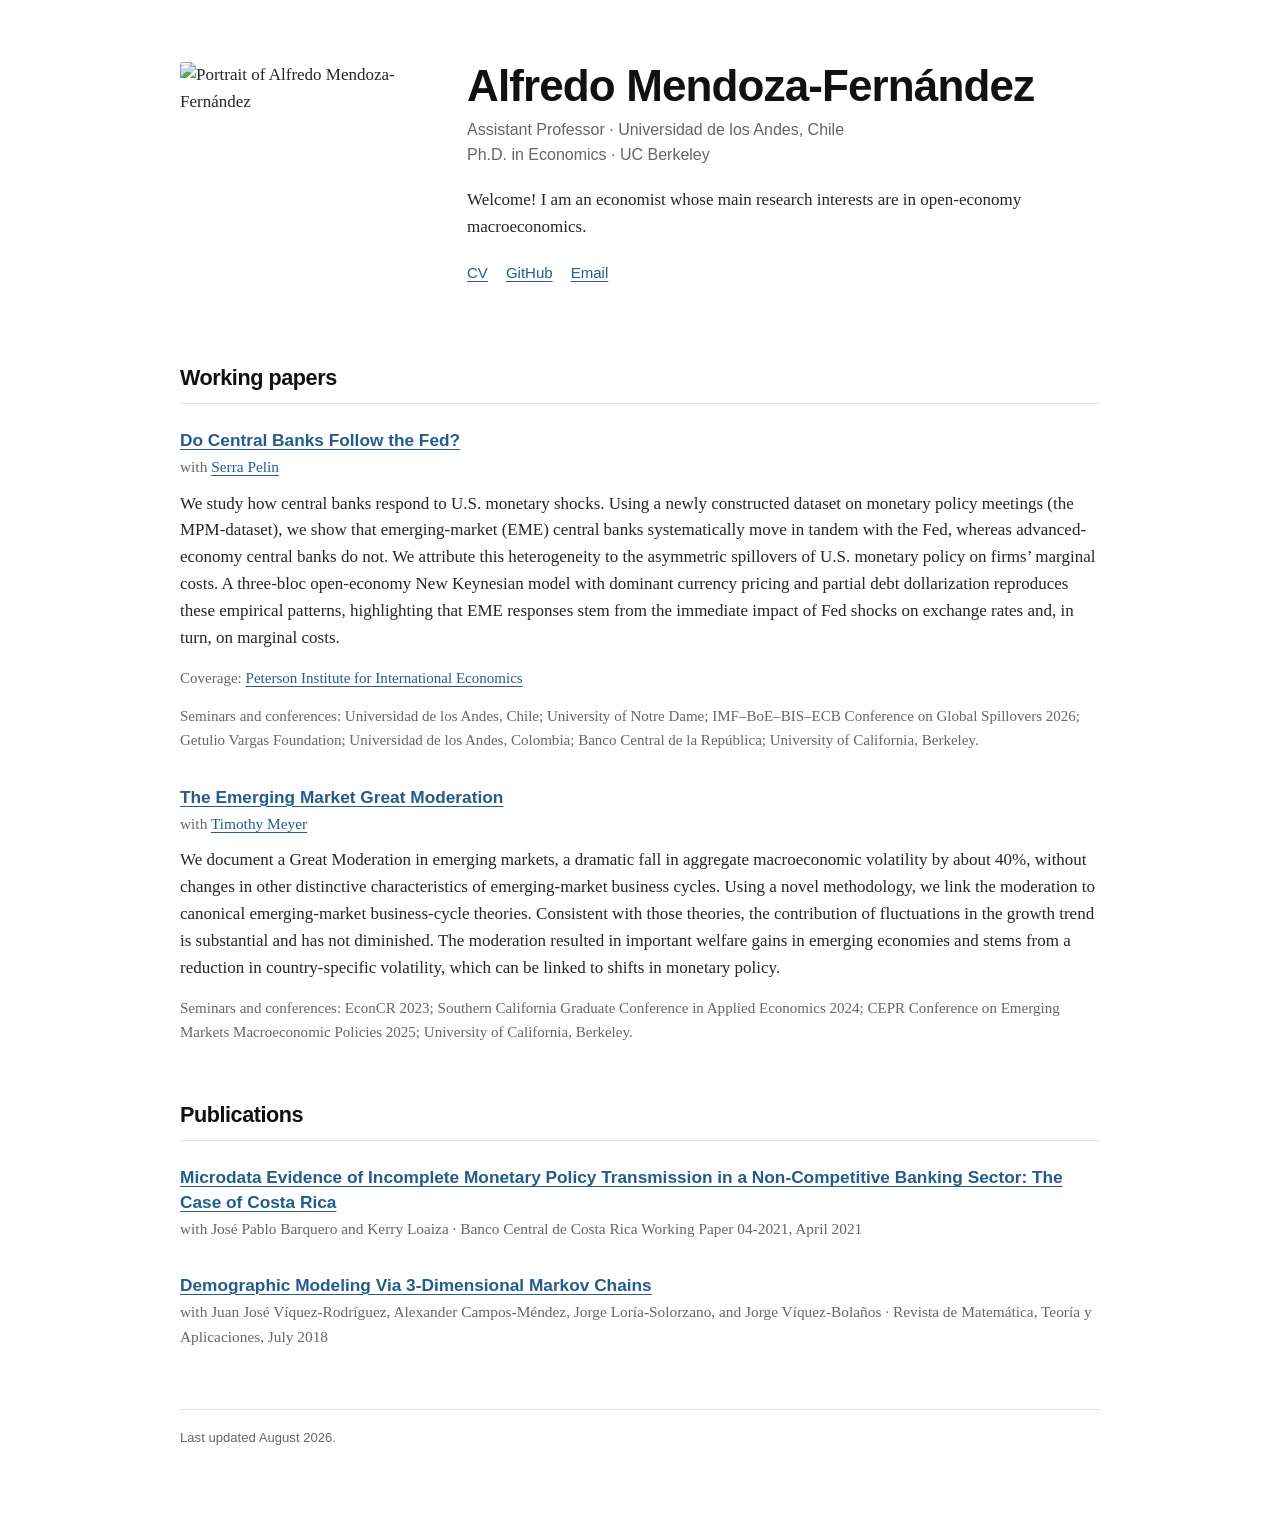
==== index.html @ a7a046bc "Update bio, abstracts, and conference details" ====
<!doctype html>
<html lang="en">
<head>
  <meta charset="utf-8">
  <meta name="viewport" content="width=device-width, initial-scale=1">
  <meta name="description" content="Alfredo Mendoza-Fernández — Assistant Professor of Economics at Universidad de los Andes, Chile. Research in international macroeconomics and monetary policy.">
  <title>Alfredo Mendoza-Fernández</title>
  <style>
    :root {
      --ink: #262626;
      --muted: #666;
      --rule: #dedede;
      --link: #245c8d;
      --link-hover: #173f63;
      --paper: #fff;
    }

    * { box-sizing: border-box; }

    html { scroll-behavior: smooth; }

    body {
      margin: 0;
      background: var(--paper);
      color: var(--ink);
      font-family: Georgia, "Times New Roman", serif;
      font-size: 17px;
      line-height: 1.58;
      -webkit-font-smoothing: antialiased;
    }

    main {
      width: min(920px, calc(100% - 40px));
      margin: 62px auto 80px;
    }

    h1, h2 {
      font-family: Arial, Helvetica, sans-serif;
      color: #111;
      font-weight: 600;
      letter-spacing: -0.02em;
    }

    h1 {
      margin: 0 0 7px;
      font-size: clamp(2rem, 5vw, 2.75rem);
      line-height: 1.08;
    }

    h2 {
      margin: 54px 0 24px;
      padding-bottom: 8px;
      border-bottom: 1px solid var(--rule);
      font-size: 1.35rem;
    }

    p { margin: 0 0 15px; }

    a {
      color: var(--link);
      text-decoration-thickness: 1px;
      text-underline-offset: 3px;
    }

    a:hover, a:focus { color: var(--link-hover); }

    .intro {
      display: grid;
      grid-template-columns: 245px 1fr;
      gap: 42px;
      align-items: start;
    }

    .portrait {
      display: block;
      width: 245px;
      aspect-ratio: 1 / 1;
      object-fit: cover;
      object-position: 50% 30%;
      border-radius: 3px;
    }

    .role {
      margin: 0 0 20px;
      color: var(--muted);
      font-family: Arial, Helvetica, sans-serif;
      font-size: 1rem;
    }

    .links {
      display: flex;
      flex-wrap: wrap;
      gap: 8px 18px;
      margin-top: 20px;
      font-family: Arial, Helvetica, sans-serif;
      font-size: 0.94rem;
    }

    .paper { margin-bottom: 32px; }

    .paper-title {
      margin: 0;
      font-family: Arial, Helvetica, sans-serif;
      font-size: 1.08rem;
      font-weight: 600;
      line-height: 1.4;
    }

    .paper-meta {
      margin: 3px 0 11px;
      color: var(--muted);
      font-size: 0.96rem;
    }

    .paper p:last-child { margin-bottom: 0; }

    .details {
      color: var(--muted);
      font-size: 0.94rem;
    }

    footer {
      margin-top: 60px;
      padding-top: 18px;
      border-top: 1px solid var(--rule);
      color: var(--muted);
      font-family: Arial, Helvetica, sans-serif;
      font-size: 0.82rem;
    }

    @media (max-width: 680px) {
      main {
        width: min(100% - 30px, 560px);
        margin-top: 30px;
      }

      .intro {
        grid-template-columns: 1fr;
        gap: 26px;
      }

      .portrait {
        width: min(245px, 72vw);
      }

      h2 { margin-top: 42px; }
    }
  </style>
</head>
<body>
  <main>
    <section class="intro" aria-labelledby="name">
      <img class="portrait" src="profile.png" alt="Portrait of Alfredo Mendoza-Fernández">

      <div>
        <h1 id="name">Alfredo Mendoza-Fernández</h1>
        <p class="role">Assistant Professor · Universidad de los Andes, Chile<br>Ph.D. in Economics · UC Berkeley</p>

        <p>Welcome! I am an economist whose main research interests are in open-economy macroeconomics.</p>

        <nav class="links" aria-label="Professional links">
          <a href="https://drive.google.com/file/d/1u0pi8GPpG8_oMItCPe8ijrGYifC8ohKN/view?usp=drive_link">CV</a>
          <a href="https://github.com/alfredo-mendoza-fernandez">GitHub</a>
          <a href="mailto:amendozaf@uandes.cl">Email</a>
        </nav>
      </div>
    </section>

    <section aria-labelledby="working-papers">
      <h2 id="working-papers">Working papers</h2>

      <article class="paper">
        <p class="paper-title"><a href="https://drive.google.com/file/d/11hAbTC-KCe8YB0j25b3eJ0Ev-lhQNJ4g/view?usp=drive_link">Do Central Banks Follow the Fed?</a></p>
        <p class="paper-meta">with <a href="https://serrapelin.github.io/">Serra Pelin</a></p>
        <p>We study how central banks respond to U.S. monetary shocks. Using a newly constructed dataset on monetary policy meetings (the MPM-dataset), we show that emerging-market (EME) central banks systematically move in tandem with the Fed, whereas advanced-economy central banks do not. We attribute this heterogeneity to the asymmetric spillovers of U.S. monetary policy on firms’ marginal costs. A three-bloc open-economy New Keynesian model with dominant currency pricing and partial debt dollarization reproduces these empirical patterns, highlighting that EME responses stem from the immediate impact of Fed shocks on exchange rates and, in turn, on marginal costs.</p>
        <p class="details">Coverage: <a href="https://www.piie.com/blogs/realtime-economics/2026/amid-wartime-disruptions-most-emerging-market-central-banks-will">Peterson Institute for International Economics</a></p>
        <p class="details">Seminars and conferences: Universidad de los Andes, Chile; University of Notre Dame; IMF–BoE–BIS–ECB Conference on Global Spillovers 2026; Getulio Vargas Foundation; Universidad de los Andes, Colombia; Banco Central de la República; University of California, Berkeley.</p>
      </article>

      <article class="paper">
        <p class="paper-title"><a href="https://drive.google.com/file/d/11nLIejjictZjPxb9u2W0_oEwyP3xzWER/view?usp=drive_link">The Emerging Market Great Moderation</a></p>
        <p class="paper-meta">with <a href="https://timothy-meyer.net/research/">Timothy Meyer</a></p>
        <p>We document a Great Moderation in emerging markets, a dramatic fall in aggregate macroeconomic volatility by about 40%, without changes in other distinctive characteristics of emerging-market business cycles. Using a novel methodology, we link the moderation to canonical emerging-market business-cycle theories. Consistent with those theories, the contribution of fluctuations in the growth trend is substantial and has not diminished. The moderation resulted in important welfare gains in emerging economies and stems from a reduction in country-specific volatility, which can be linked to shifts in monetary policy.</p>
        <p class="details">Seminars and conferences: EconCR 2023; Southern California Graduate Conference in Applied Economics 2024; CEPR Conference on Emerging Markets Macroeconomic Policies 2025; University of California, Berkeley.</p>
      </article>
    </section>

    <section aria-labelledby="publications">
      <h2 id="publications">Publications</h2>

      <article class="paper">
        <p class="paper-title"><a href="https://repositorioinvestigaciones.bccr.fi.cr/items/cad6059c-e0f3-4c84-8469-cc3dcd5dae84">Microdata Evidence of Incomplete Monetary Policy Transmission in a Non-Competitive Banking Sector: The Case of Costa Rica</a></p>
        <p class="paper-meta">with José Pablo Barquero and Kerry Loaiza · Banco Central de Costa Rica Working Paper 04-2021, April 2021</p>
      </article>

      <article class="paper">
        <p class="paper-title"><a href="https://www.scielo.sa.cr/scielo.php?pid=S1409-24332018000200185&amp;script=sci_abstract">Demographic Modeling Via 3-Dimensional Markov Chains</a></p>
        <p class="paper-meta">with Juan José Víquez-Rodríguez, Alexander Campos-Méndez, Jorge Loría-Solorzano, and Jorge Víquez-Bolaños · Revista de Matemática, Teoría y Aplicaciones, July 2018</p>
      </article>
    </section>

    <footer>Last updated August 2026.</footer>
  </main>
</body>
</html>
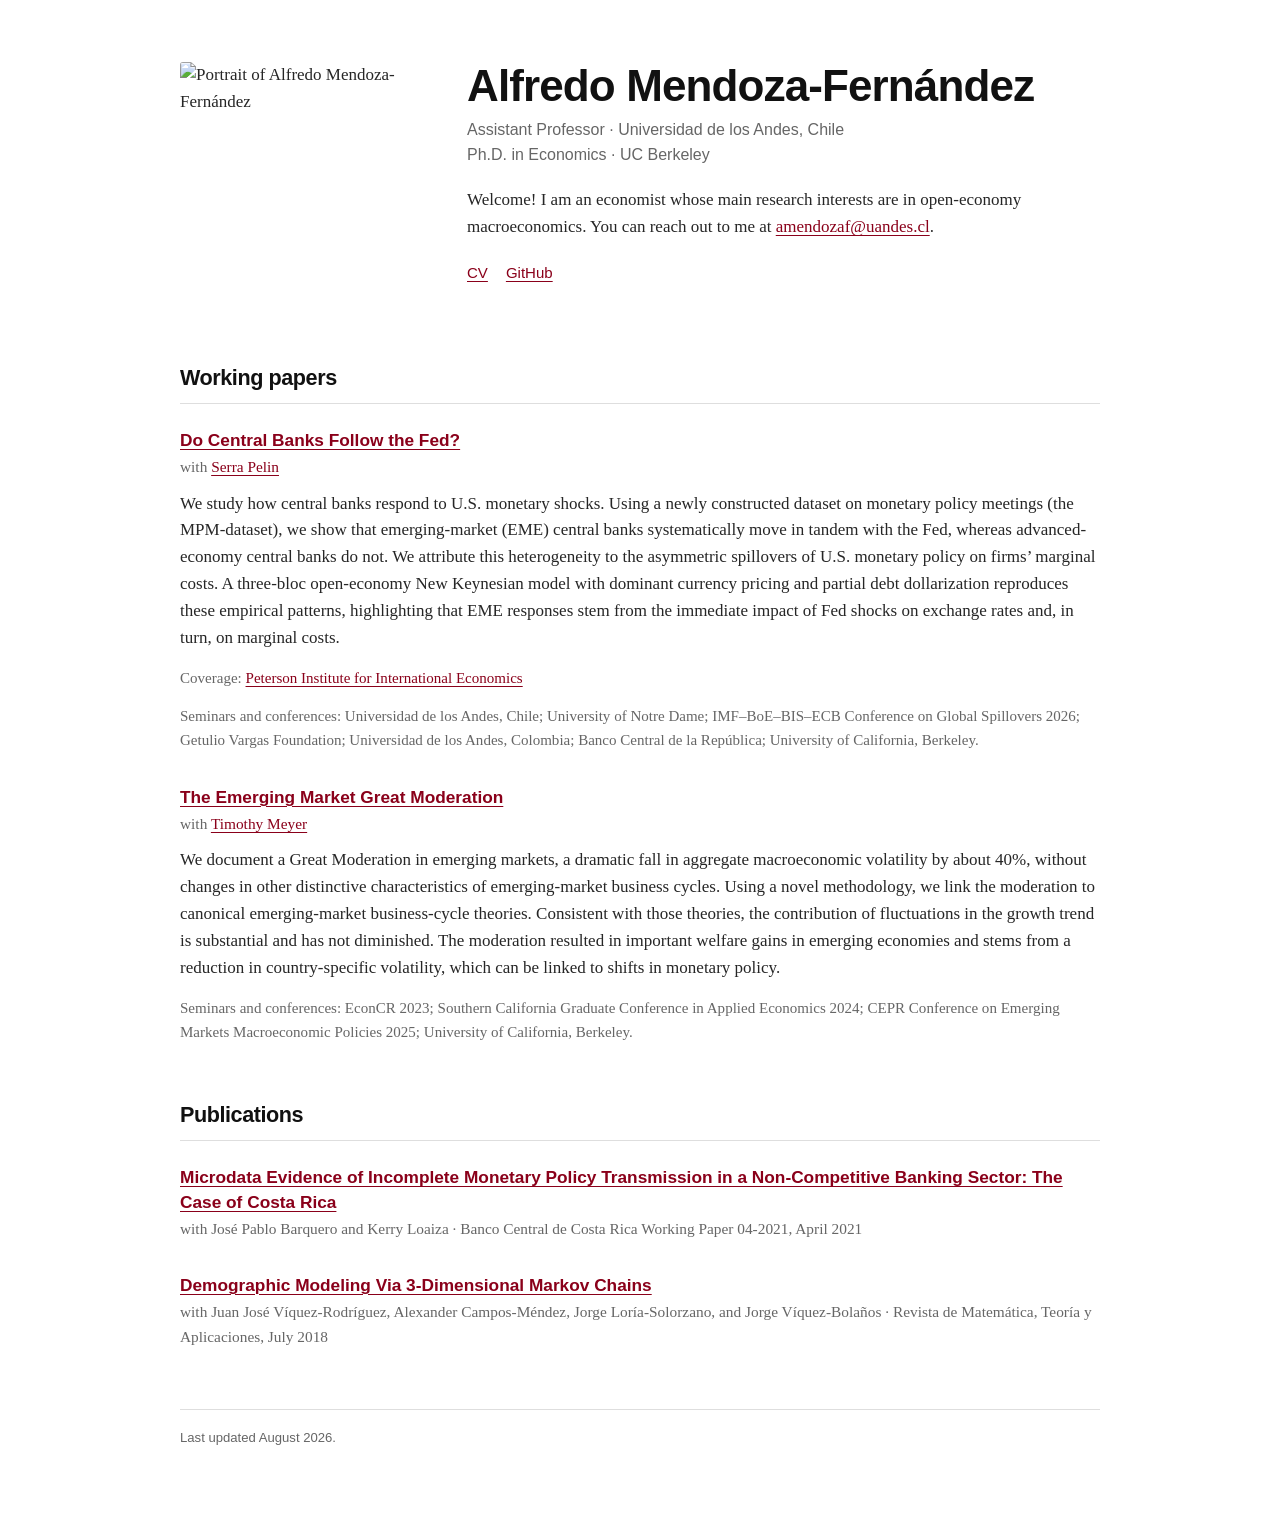
==== commit f20946c7: "Update contact text and accent color" ====
--- a/index.html
+++ b/index.html
@@ -10,8 +10,8 @@
       --ink: #262626;
       --muted: #666;
       --rule: #dedede;
-      --link: #245c8d;
-      --link-hover: #173f63;
+      --link: #8a001a;
+      --link-hover: #5f0012;
       --paper: #fff;
     }
 
@@ -156,12 +156,11 @@
         <h1 id="name">Alfredo Mendoza-Fernández</h1>
         <p class="role">Assistant Professor · Universidad de los Andes, Chile<br>Ph.D. in Economics · UC Berkeley</p>
 
-        <p>Welcome! I am an economist whose main research interests are in open-economy macroeconomics.</p>
+        <p>Welcome! I am an economist whose main research interests are in open-economy macroeconomics. You can reach out to me at <a href="mailto:amendozaf@uandes.cl">amendozaf@uandes.cl</a>.</p>
 
         <nav class="links" aria-label="Professional links">
           <a href="https://drive.google.com/file/d/1u0pi8GPpG8_oMItCPe8ijrGYifC8ohKN/view?usp=drive_link">CV</a>
           <a href="https://github.com/alfredo-mendoza-fernandez">GitHub</a>
-          <a href="mailto:amendozaf@uandes.cl">Email</a>
         </nav>
       </div>
     </section>
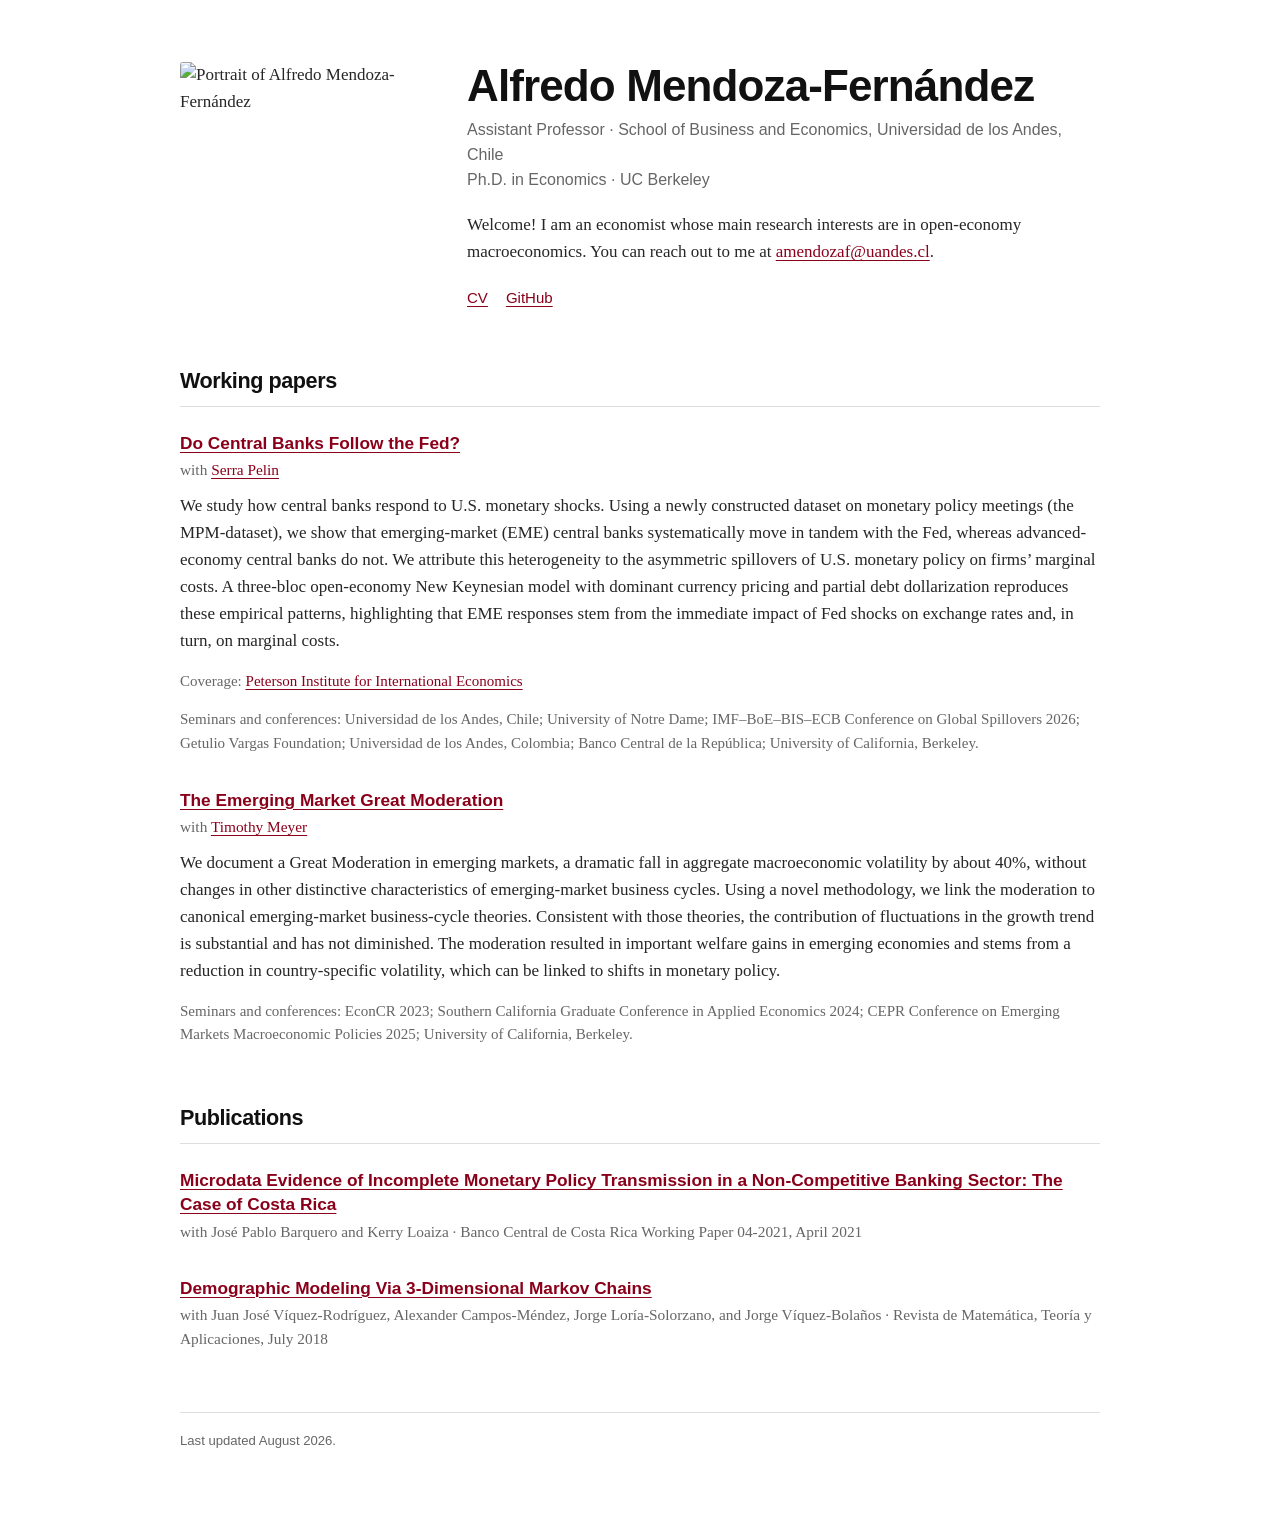
==== commit fbe6e0b4: "Update affiliation and coauthor link" ====
--- a/index.html
+++ b/index.html
@@ -154,7 +154,7 @@
 
       <div>
         <h1 id="name">Alfredo Mendoza-Fernández</h1>
-        <p class="role">Assistant Professor · Universidad de los Andes, Chile<br>Ph.D. in Economics · UC Berkeley</p>
+        <p class="role">Assistant Professor · School of Business and Economics, Universidad de los Andes, Chile<br>Ph.D. in Economics · UC Berkeley</p>
 
         <p>Welcome! I am an economist whose main research interests are in open-economy macroeconomics. You can reach out to me at <a href="mailto:amendozaf@uandes.cl">amendozaf@uandes.cl</a>.</p>
 
@@ -178,7 +178,7 @@
 
       <article class="paper">
         <p class="paper-title"><a href="https://drive.google.com/file/d/11nLIejjictZjPxb9u2W0_oEwyP3xzWER/view?usp=drive_link">The Emerging Market Great Moderation</a></p>
-        <p class="paper-meta">with <a href="https://timothy-meyer.net/research/">Timothy Meyer</a></p>
+        <p class="paper-meta">with <a href="https://timothy-meyer.net/">Timothy Meyer</a></p>
         <p>We document a Great Moderation in emerging markets, a dramatic fall in aggregate macroeconomic volatility by about 40%, without changes in other distinctive characteristics of emerging-market business cycles. Using a novel methodology, we link the moderation to canonical emerging-market business-cycle theories. Consistent with those theories, the contribution of fluctuations in the growth trend is substantial and has not diminished. The moderation resulted in important welfare gains in emerging economies and stems from a reduction in country-specific volatility, which can be linked to shifts in monetary policy.</p>
         <p class="details">Seminars and conferences: EconCR 2023; Southern California Graduate Conference in Applied Economics 2024; CEPR Conference on Emerging Markets Macroeconomic Policies 2025; University of California, Berkeley.</p>
       </article>
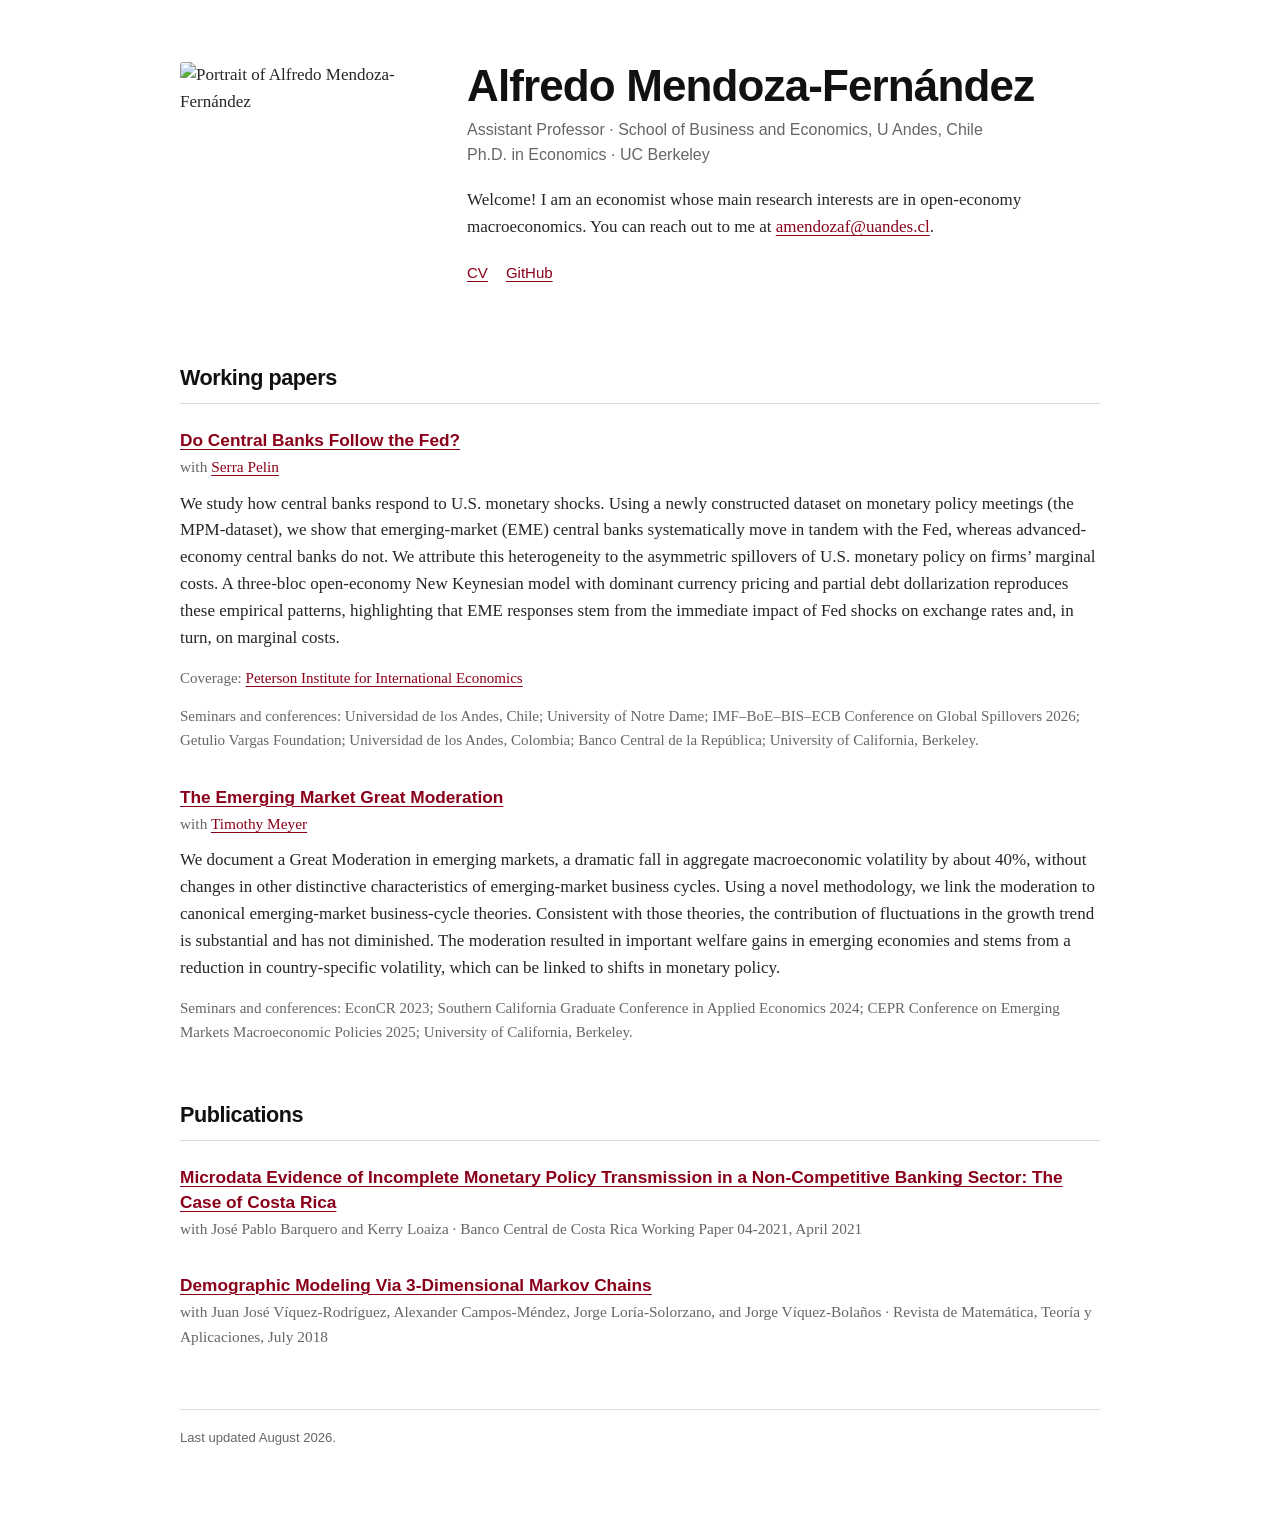
==== commit 08edcd75: "Shorten affiliation name" ====
--- a/index.html
+++ b/index.html
@@ -154,7 +154,7 @@
 
       <div>
         <h1 id="name">Alfredo Mendoza-Fernández</h1>
-        <p class="role">Assistant Professor · School of Business and Economics, Universidad de los Andes, Chile<br>Ph.D. in Economics · UC Berkeley</p>
+        <p class="role">Assistant Professor · School of Business and Economics, U Andes, Chile<br>Ph.D. in Economics · UC Berkeley</p>
 
         <p>Welcome! I am an economist whose main research interests are in open-economy macroeconomics. You can reach out to me at <a href="mailto:amendozaf@uandes.cl">amendozaf@uandes.cl</a>.</p>
 
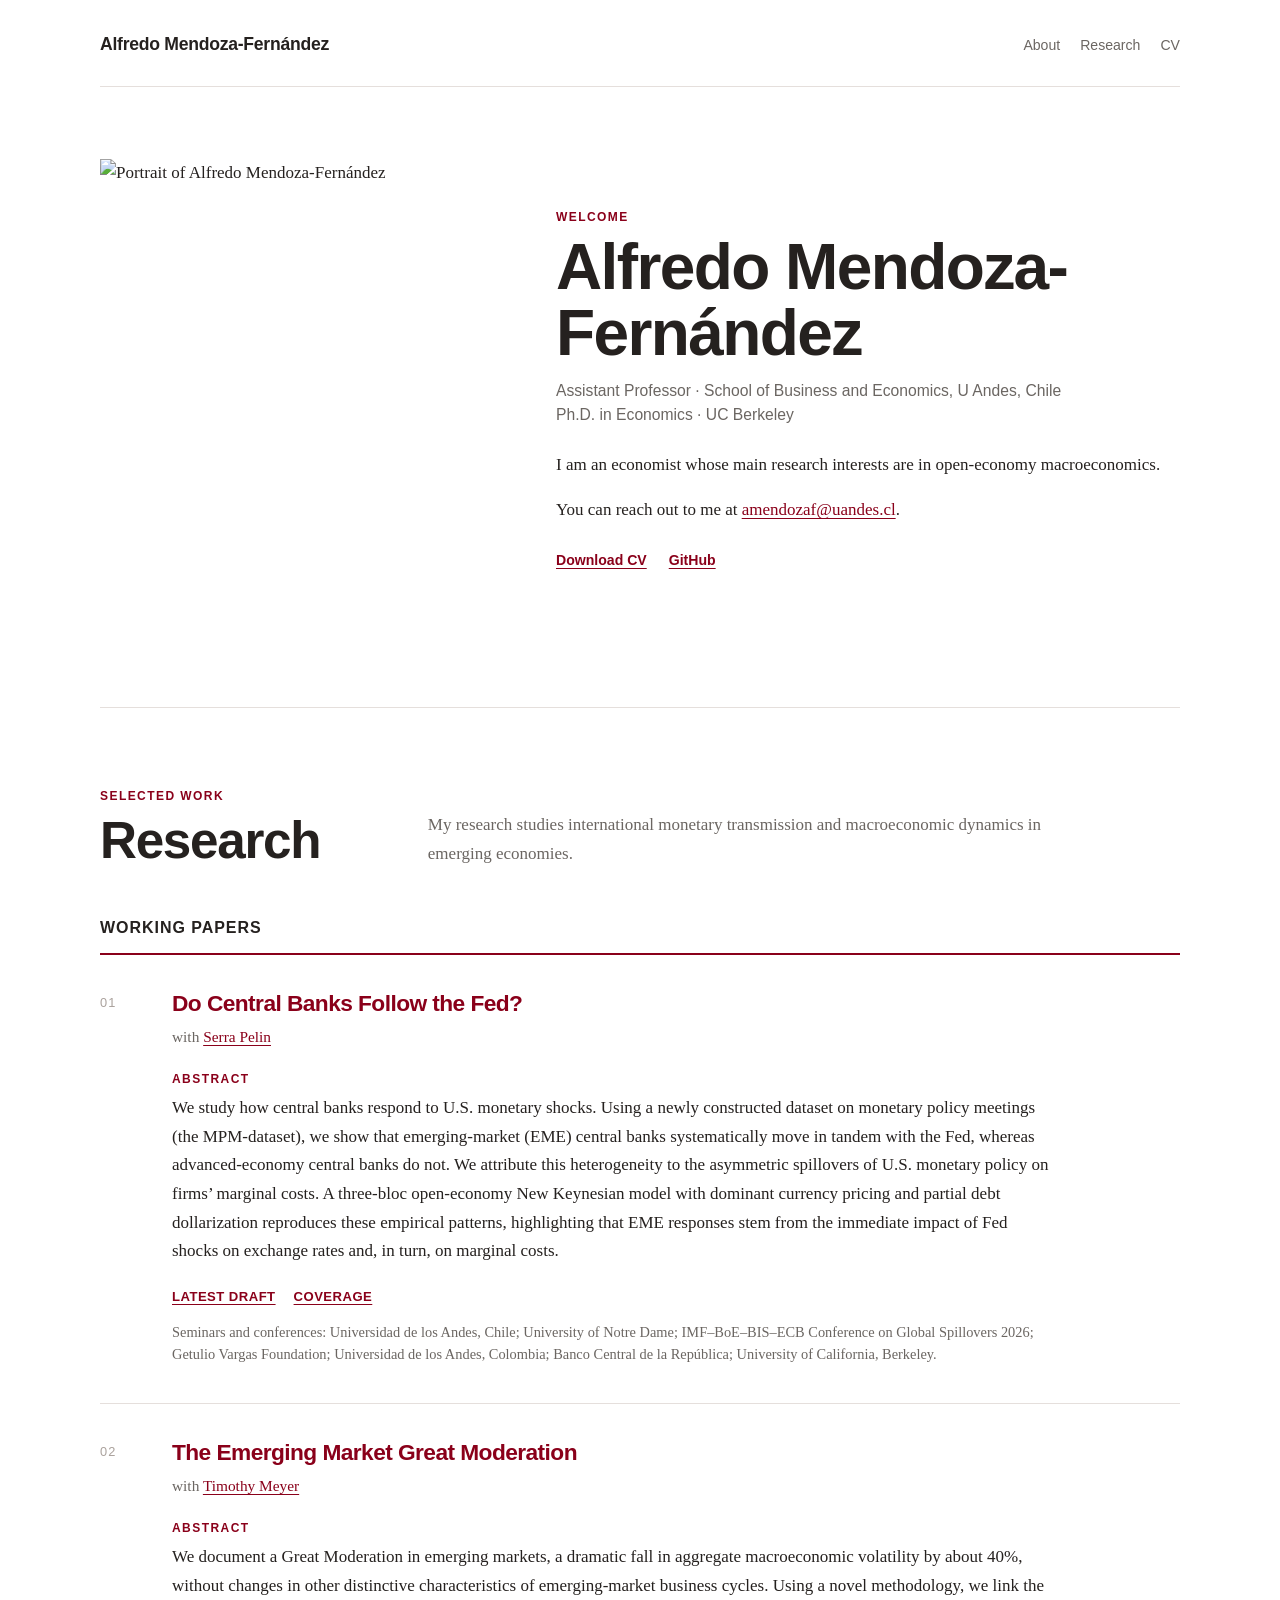
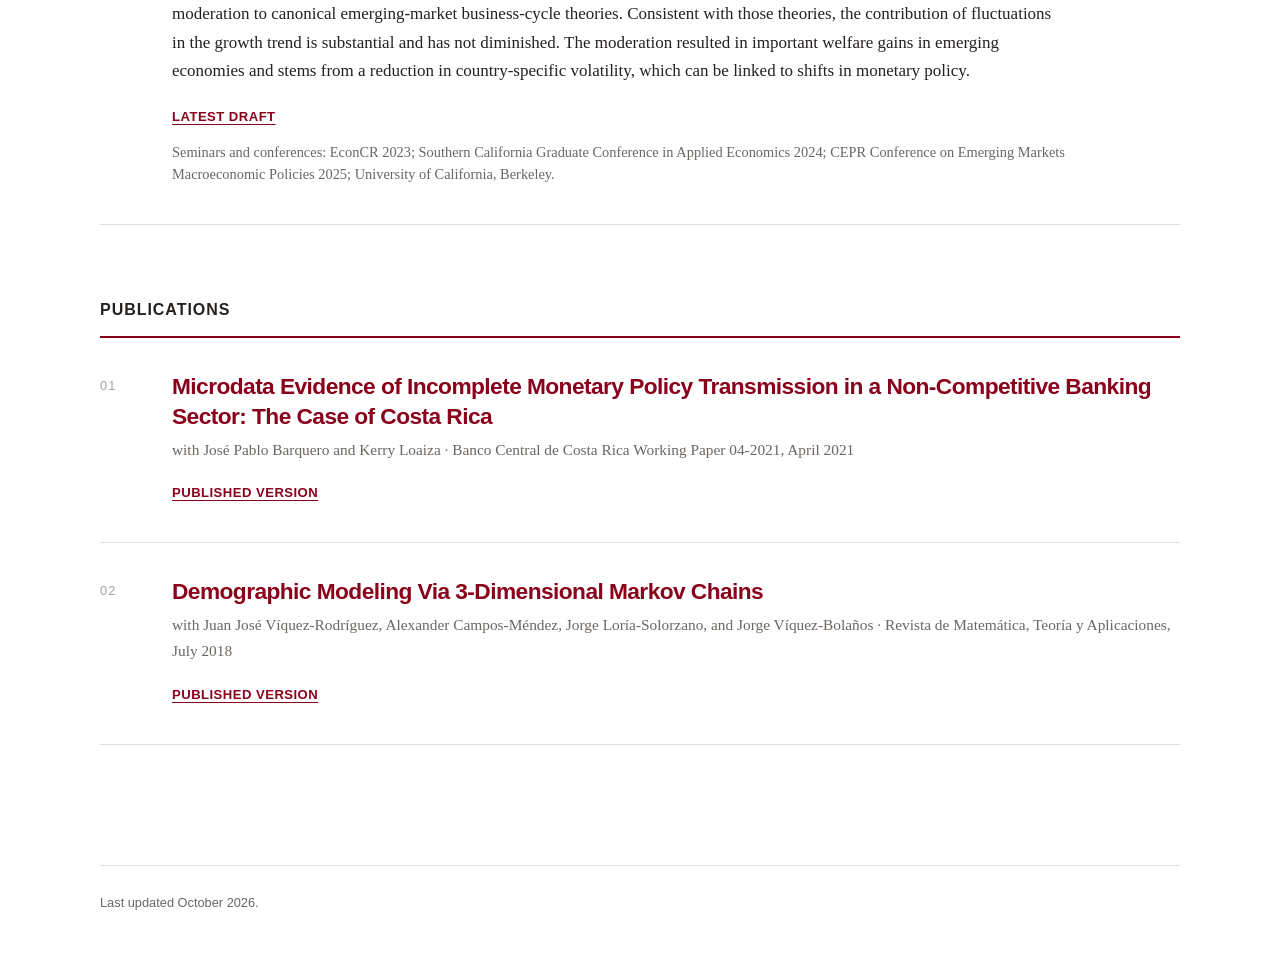
==== commit 80d95961: "Simplify site and refresh research presentation" ====
--- a/index.html
+++ b/index.html
@@ -7,12 +7,13 @@
   <title>Alfredo Mendoza-Fernández</title>
   <style>
     :root {
-      --ink: #262626;
-      --muted: #666;
-      --rule: #dedede;
-      --link: #8a001a;
-      --link-hover: #5f0012;
-      --paper: #fff;
+      --ink: #25211f;
+      --muted: #6b6662;
+      --rule: #e5dfdc;
+      --accent: #8a001a;
+      --accent-dark: #5f0012;
+      --paper: #ffffff;
+      --soft: #f8f5f4;
     }
 
     * { box-sizing: border-box; }
@@ -25,180 +26,359 @@
       color: var(--ink);
       font-family: Georgia, "Times New Roman", serif;
       font-size: 17px;
-      line-height: 1.58;
+      line-height: 1.68;
       -webkit-font-smoothing: antialiased;
     }
 
-    main {
-      width: min(920px, calc(100% - 40px));
-      margin: 62px auto 80px;
-    }
-
-    h1, h2 {
-      font-family: Arial, Helvetica, sans-serif;
-      color: #111;
-      font-weight: 600;
-      letter-spacing: -0.02em;
-    }
-
-    h1 {
-      margin: 0 0 7px;
-      font-size: clamp(2rem, 5vw, 2.75rem);
-      line-height: 1.08;
-    }
-
-    h2 {
-      margin: 54px 0 24px;
-      padding-bottom: 8px;
-      border-bottom: 1px solid var(--rule);
-      font-size: 1.35rem;
-    }
-
-    p { margin: 0 0 15px; }
-
     a {
-      color: var(--link);
+      color: var(--accent);
       text-decoration-thickness: 1px;
       text-underline-offset: 3px;
     }
 
-    a:hover, a:focus { color: var(--link-hover); }
+    a:hover, a:focus { color: var(--accent-dark); }
+
+    .site-header {
+      width: min(1080px, calc(100% - 48px));
+      margin: 0 auto;
+      padding: 30px 0 26px;
+      display: flex;
+      align-items: baseline;
+      justify-content: space-between;
+      gap: 28px;
+      border-bottom: 1px solid var(--rule);
+      font-family: Arial, Helvetica, sans-serif;
+    }
+
+    .brand {
+      color: var(--ink);
+      font-size: 1.1rem;
+      font-weight: 650;
+      letter-spacing: -0.015em;
+      text-decoration: none;
+    }
+
+    .site-nav {
+      display: flex;
+      flex-wrap: wrap;
+      gap: 20px;
+      font-size: 0.88rem;
+    }
+
+    .site-nav a {
+      color: var(--muted);
+      text-decoration: none;
+    }
+
+    .site-nav a:hover,
+    .site-nav a:focus { color: var(--accent); }
+
+    main {
+      width: min(1080px, calc(100% - 48px));
+      margin: 0 auto;
+    }
 
     .intro {
       display: grid;
-      grid-template-columns: 245px 1fr;
-      gap: 42px;
-      align-items: start;
+      grid-template-columns: minmax(260px, 370px) minmax(0, 1fr);
+      gap: clamp(42px, 7vw, 86px);
+      align-items: center;
+      padding: 72px 0 86px;
     }
 
     .portrait {
       display: block;
-      width: 245px;
-      aspect-ratio: 1 / 1;
+      width: 100%;
+      aspect-ratio: 4 / 5;
       object-fit: cover;
       object-position: 50% 30%;
-      border-radius: 3px;
+    }
+
+    .kicker,
+    .section-label,
+    .abstract-label {
+      margin: 0;
+      color: var(--accent);
+      font-family: Arial, Helvetica, sans-serif;
+      font-size: 0.75rem;
+      font-weight: 700;
+      letter-spacing: 0.12em;
+      text-transform: uppercase;
+    }
+
+    h1, h2, h3, h4 {
+      font-family: Arial, Helvetica, sans-serif;
+      color: var(--ink);
+      letter-spacing: -0.025em;
+    }
+
+    h1 {
+      margin: 8px 0 12px;
+      font-size: clamp(2.35rem, 5vw, 4.25rem);
+      font-weight: 600;
+      line-height: 1.03;
     }
 
     .role {
-      margin: 0 0 20px;
-      color: var(--muted);
-      font-family: Arial, Helvetica, sans-serif;
-      font-size: 1rem;
-    }
-
-    .links {
+      margin: 0 0 24px;
+      color: var(--muted);
+      font-family: Arial, Helvetica, sans-serif;
+      font-size: 0.98rem;
+      line-height: 1.55;
+    }
+
+    .intro-copy { max-width: 620px; }
+
+    .intro-copy > p:not(.kicker):not(.role) { margin: 0 0 16px; }
+
+    .profile-links {
       display: flex;
       flex-wrap: wrap;
-      gap: 8px 18px;
-      margin-top: 20px;
-      font-family: Arial, Helvetica, sans-serif;
-      font-size: 0.94rem;
-    }
-
-    .paper { margin-bottom: 32px; }
+      gap: 10px 22px;
+      margin-top: 25px;
+      font-family: Arial, Helvetica, sans-serif;
+      font-size: 0.88rem;
+      font-weight: 600;
+    }
+
+    .research {
+      padding: 78px 0 36px;
+      border-top: 1px solid var(--rule);
+    }
+
+    .section-heading {
+      display: grid;
+      grid-template-columns: minmax(170px, 0.38fr) minmax(0, 1fr);
+      gap: 42px;
+      margin-bottom: 46px;
+    }
+
+    .section-heading h2 {
+      margin: 7px 0 0;
+      font-size: clamp(2.1rem, 4vw, 3.2rem);
+      font-weight: 600;
+      line-height: 1.08;
+    }
+
+    .section-intro {
+      align-self: end;
+      max-width: 660px;
+      margin: 0;
+      color: var(--muted);
+    }
+
+    .research-group { margin: 0 0 72px; }
+
+    .research-group h3 {
+      margin: 0;
+      padding: 0 0 12px;
+      border-bottom: 2px solid var(--accent);
+      font-size: 1rem;
+      font-weight: 700;
+      letter-spacing: 0.06em;
+      text-transform: uppercase;
+    }
+
+    .paper {
+      display: grid;
+      grid-template-columns: 54px minmax(0, 1fr);
+      gap: 18px;
+      padding: 34px 0 38px;
+      border-bottom: 1px solid var(--rule);
+    }
+
+    .paper-number {
+      padding-top: 3px;
+      color: #aaa19c;
+      font-family: Arial, Helvetica, sans-serif;
+      font-size: 0.8rem;
+      letter-spacing: 0.08em;
+    }
 
     .paper-title {
-      margin: 0;
-      font-family: Arial, Helvetica, sans-serif;
-      font-size: 1.08rem;
+      margin: 0 0 5px;
+      font-size: clamp(1.15rem, 2vw, 1.42rem);
       font-weight: 600;
-      line-height: 1.4;
-    }
+      line-height: 1.32;
+    }
+
+    .paper-title a {
+      color: var(--accent);
+      text-decoration: none;
+    }
+
+    .paper-title a:hover,
+    .paper-title a:focus { text-decoration: underline; }
 
     .paper-meta {
-      margin: 3px 0 11px;
+      margin: 0 0 19px;
       color: var(--muted);
       font-size: 0.96rem;
     }
 
-    .paper p:last-child { margin-bottom: 0; }
+    .abstract-label { margin-bottom: 5px; }
+
+    .abstract {
+      max-width: 880px;
+      margin: 0 0 17px;
+    }
+
+    .paper-links {
+      display: flex;
+      flex-wrap: wrap;
+      gap: 10px 18px;
+      margin: 20px 0 0;
+      font-family: Arial, Helvetica, sans-serif;
+      font-size: 0.82rem;
+      font-weight: 700;
+      letter-spacing: 0.035em;
+      text-transform: uppercase;
+    }
 
     .details {
-      color: var(--muted);
-      font-size: 0.94rem;
+      max-width: 900px;
+      margin: 13px 0 0;
+      color: var(--muted);
+      font-size: 0.9rem;
+      line-height: 1.55;
     }
 
     footer {
-      margin-top: 60px;
-      padding-top: 18px;
+      margin-top: 12px;
+      padding: 26px 0 44px;
       border-top: 1px solid var(--rule);
       color: var(--muted);
       font-family: Arial, Helvetica, sans-serif;
-      font-size: 0.82rem;
-    }
-
-    @media (max-width: 680px) {
-      main {
-        width: min(100% - 30px, 560px);
-        margin-top: 30px;
+      font-size: 0.8rem;
+    }
+
+    @media (max-width: 760px) {
+      .site-header,
+      main { width: min(100% - 32px, 620px); }
+
+      .site-header {
+        align-items: flex-start;
+        flex-direction: column;
+        gap: 12px;
       }
 
       .intro {
         grid-template-columns: 1fr;
-        gap: 26px;
+        gap: 34px;
+        padding: 42px 0 58px;
       }
 
-      .portrait {
-        width: min(245px, 72vw);
-      }
-
-      h2 { margin-top: 42px; }
+      .portrait { width: min(100%, 380px); }
+
+      .section-heading { grid-template-columns: 1fr; gap: 16px; }
+
+      .research { padding-top: 56px; }
+
+      .paper { grid-template-columns: 1fr; gap: 8px; }
+
+      .paper-number { padding-top: 0; }
     }
   </style>
 </head>
 <body>
+  <header class="site-header">
+    <a class="brand" href="#about">Alfredo Mendoza-Fernández</a>
+    <nav class="site-nav" aria-label="Main navigation">
+      <a href="#about">About</a>
+      <a href="#research">Research</a>
+      <a href="https://drive.google.com/file/d/1u0pi8GPpG8_oMItCPe8ijrGYifC8ohKN/view?usp=drive_link">CV</a>
+    </nav>
+  </header>
+
   <main>
-    <section class="intro" aria-labelledby="name">
+    <section class="intro" id="about" aria-labelledby="name">
       <img class="portrait" src="profile.png" alt="Portrait of Alfredo Mendoza-Fernández">
 
-      <div>
+      <div class="intro-copy">
+        <p class="kicker">Welcome</p>
         <h1 id="name">Alfredo Mendoza-Fernández</h1>
         <p class="role">Assistant Professor · School of Business and Economics, U Andes, Chile<br>Ph.D. in Economics · UC Berkeley</p>
 
-        <p>Welcome! I am an economist whose main research interests are in open-economy macroeconomics. You can reach out to me at <a href="mailto:amendozaf@uandes.cl">amendozaf@uandes.cl</a>.</p>
-
-        <nav class="links" aria-label="Professional links">
-          <a href="https://drive.google.com/file/d/1u0pi8GPpG8_oMItCPe8ijrGYifC8ohKN/view?usp=drive_link">CV</a>
+        <p>I am an economist whose main research interests are in open-economy macroeconomics.</p>
+        <p>You can reach out to me at <a href="mailto:amendozaf@uandes.cl">amendozaf@uandes.cl</a>.</p>
+
+        <nav class="profile-links" aria-label="Professional links">
+          <a href="https://drive.google.com/file/d/1u0pi8GPpG8_oMItCPe8ijrGYifC8ohKN/view?usp=drive_link">Download CV</a>
           <a href="https://github.com/alfredo-mendoza-fernandez">GitHub</a>
         </nav>
       </div>
     </section>
 
-    <section aria-labelledby="working-papers">
-      <h2 id="working-papers">Working papers</h2>
-
-      <article class="paper">
-        <p class="paper-title"><a href="https://drive.google.com/file/d/11hAbTC-KCe8YB0j25b3eJ0Ev-lhQNJ4g/view?usp=drive_link">Do Central Banks Follow the Fed?</a></p>
-        <p class="paper-meta">with <a href="https://serrapelin.github.io/">Serra Pelin</a></p>
-        <p>We study how central banks respond to U.S. monetary shocks. Using a newly constructed dataset on monetary policy meetings (the MPM-dataset), we show that emerging-market (EME) central banks systematically move in tandem with the Fed, whereas advanced-economy central banks do not. We attribute this heterogeneity to the asymmetric spillovers of U.S. monetary policy on firms’ marginal costs. A three-bloc open-economy New Keynesian model with dominant currency pricing and partial debt dollarization reproduces these empirical patterns, highlighting that EME responses stem from the immediate impact of Fed shocks on exchange rates and, in turn, on marginal costs.</p>
-        <p class="details">Coverage: <a href="https://www.piie.com/blogs/realtime-economics/2026/amid-wartime-disruptions-most-emerging-market-central-banks-will">Peterson Institute for International Economics</a></p>
-        <p class="details">Seminars and conferences: Universidad de los Andes, Chile; University of Notre Dame; IMF–BoE–BIS–ECB Conference on Global Spillovers 2026; Getulio Vargas Foundation; Universidad de los Andes, Colombia; Banco Central de la República; University of California, Berkeley.</p>
-      </article>
-
-      <article class="paper">
-        <p class="paper-title"><a href="https://drive.google.com/file/d/11nLIejjictZjPxb9u2W0_oEwyP3xzWER/view?usp=drive_link">The Emerging Market Great Moderation</a></p>
-        <p class="paper-meta">with <a href="https://timothy-meyer.net/">Timothy Meyer</a></p>
-        <p>We document a Great Moderation in emerging markets, a dramatic fall in aggregate macroeconomic volatility by about 40%, without changes in other distinctive characteristics of emerging-market business cycles. Using a novel methodology, we link the moderation to canonical emerging-market business-cycle theories. Consistent with those theories, the contribution of fluctuations in the growth trend is substantial and has not diminished. The moderation resulted in important welfare gains in emerging economies and stems from a reduction in country-specific volatility, which can be linked to shifts in monetary policy.</p>
-        <p class="details">Seminars and conferences: EconCR 2023; Southern California Graduate Conference in Applied Economics 2024; CEPR Conference on Emerging Markets Macroeconomic Policies 2025; University of California, Berkeley.</p>
-      </article>
+    <section class="research" id="research" aria-labelledby="research-title">
+      <div class="section-heading">
+        <div>
+          <p class="section-label">Selected work</p>
+          <h2 id="research-title">Research</h2>
+        </div>
+        <p class="section-intro">My research studies international monetary transmission and macroeconomic dynamics in emerging economies.</p>
+      </div>
+
+      <div class="research-group" aria-labelledby="working-papers">
+        <h3 id="working-papers">Working papers</h3>
+
+        <article class="paper">
+          <div class="paper-number" aria-hidden="true">01</div>
+          <div>
+            <h4 class="paper-title"><a href="https://drive.google.com/file/d/11hAbTC-KCe8YB0j25b3eJ0Ev-lhQNJ4g/view?usp=drive_link">Do Central Banks Follow the Fed?</a></h4>
+            <p class="paper-meta">with <a href="https://serrapelin.github.io/">Serra Pelin</a></p>
+            <p class="abstract-label">Abstract</p>
+            <p class="abstract">We study how central banks respond to U.S. monetary shocks. Using a newly constructed dataset on monetary policy meetings (the MPM-dataset), we show that emerging-market (EME) central banks systematically move in tandem with the Fed, whereas advanced-economy central banks do not. We attribute this heterogeneity to the asymmetric spillovers of U.S. monetary policy on firms’ marginal costs. A three-bloc open-economy New Keynesian model with dominant currency pricing and partial debt dollarization reproduces these empirical patterns, highlighting that EME responses stem from the immediate impact of Fed shocks on exchange rates and, in turn, on marginal costs.</p>
+            <nav class="paper-links" aria-label="Links for Do Central Banks Follow the Fed?">
+              <a href="https://drive.google.com/file/d/11hAbTC-KCe8YB0j25b3eJ0Ev-lhQNJ4g/view?usp=drive_link">Latest draft</a>
+              <a href="https://www.piie.com/blogs/realtime-economics/2026/amid-wartime-disruptions-most-emerging-market-central-banks-will">Coverage</a>
+            </nav>
+            <p class="details">Seminars and conferences: Universidad de los Andes, Chile; University of Notre Dame; IMF–BoE–BIS–ECB Conference on Global Spillovers 2026; Getulio Vargas Foundation; Universidad de los Andes, Colombia; Banco Central de la República; University of California, Berkeley.</p>
+          </div>
+        </article>
+
+        <article class="paper">
+          <div class="paper-number" aria-hidden="true">02</div>
+          <div>
+            <h4 class="paper-title"><a href="https://drive.google.com/file/d/11nLIejjictZjPxb9u2W0_oEwyP3xzWER/view?usp=drive_link">The Emerging Market Great Moderation</a></h4>
+            <p class="paper-meta">with <a href="https://timothy-meyer.net/">Timothy Meyer</a></p>
+            <p class="abstract-label">Abstract</p>
+            <p class="abstract">We document a Great Moderation in emerging markets, a dramatic fall in aggregate macroeconomic volatility by about 40%, without changes in other distinctive characteristics of emerging-market business cycles. Using a novel methodology, we link the moderation to canonical emerging-market business-cycle theories. Consistent with those theories, the contribution of fluctuations in the growth trend is substantial and has not diminished. The moderation resulted in important welfare gains in emerging economies and stems from a reduction in country-specific volatility, which can be linked to shifts in monetary policy.</p>
+            <nav class="paper-links" aria-label="Links for The Emerging Market Great Moderation">
+              <a href="https://drive.google.com/file/d/11nLIejjictZjPxb9u2W0_oEwyP3xzWER/view?usp=drive_link">Latest draft</a>
+            </nav>
+            <p class="details">Seminars and conferences: EconCR 2023; Southern California Graduate Conference in Applied Economics 2024; CEPR Conference on Emerging Markets Macroeconomic Policies 2025; University of California, Berkeley.</p>
+          </div>
+        </article>
+      </div>
+
+      <div class="research-group" aria-labelledby="publications">
+        <h3 id="publications">Publications</h3>
+
+        <article class="paper">
+          <div class="paper-number" aria-hidden="true">01</div>
+          <div>
+            <h4 class="paper-title"><a href="https://repositorioinvestigaciones.bccr.fi.cr/items/cad6059c-e0f3-4c84-8469-cc3dcd5dae84">Microdata Evidence of Incomplete Monetary Policy Transmission in a Non-Competitive Banking Sector: The Case of Costa Rica</a></h4>
+            <p class="paper-meta">with José Pablo Barquero and Kerry Loaiza · Banco Central de Costa Rica Working Paper 04-2021, April 2021</p>
+            <nav class="paper-links" aria-label="Links for Microdata Evidence of Incomplete Monetary Policy Transmission">
+              <a href="https://repositorioinvestigaciones.bccr.fi.cr/items/cad6059c-e0f3-4c84-8469-cc3dcd5dae84">Published version</a>
+            </nav>
+          </div>
+        </article>
+
+        <article class="paper">
+          <div class="paper-number" aria-hidden="true">02</div>
+          <div>
+            <h4 class="paper-title"><a href="https://www.scielo.sa.cr/scielo.php?pid=S1409-24332018000200185&amp;script=sci_abstract">Demographic Modeling Via 3-Dimensional Markov Chains</a></h4>
+            <p class="paper-meta">with Juan José Víquez-Rodríguez, Alexander Campos-Méndez, Jorge Loría-Solorzano, and Jorge Víquez-Bolaños · Revista de Matemática, Teoría y Aplicaciones, July 2018</p>
+            <nav class="paper-links" aria-label="Links for Demographic Modeling Via 3-Dimensional Markov Chains">
+              <a href="https://www.scielo.sa.cr/scielo.php?pid=S1409-24332018000200185&amp;script=sci_abstract">Published version</a>
+            </nav>
+          </div>
+        </article>
+      </div>
     </section>
 
-    <section aria-labelledby="publications">
-      <h2 id="publications">Publications</h2>
-
-      <article class="paper">
-        <p class="paper-title"><a href="https://repositorioinvestigaciones.bccr.fi.cr/items/cad6059c-e0f3-4c84-8469-cc3dcd5dae84">Microdata Evidence of Incomplete Monetary Policy Transmission in a Non-Competitive Banking Sector: The Case of Costa Rica</a></p>
-        <p class="paper-meta">with José Pablo Barquero and Kerry Loaiza · Banco Central de Costa Rica Working Paper 04-2021, April 2021</p>
-      </article>
-
-      <article class="paper">
-        <p class="paper-title"><a href="https://www.scielo.sa.cr/scielo.php?pid=S1409-24332018000200185&amp;script=sci_abstract">Demographic Modeling Via 3-Dimensional Markov Chains</a></p>
-        <p class="paper-meta">with Juan José Víquez-Rodríguez, Alexander Campos-Méndez, Jorge Loría-Solorzano, and Jorge Víquez-Bolaños · Revista de Matemática, Teoría y Aplicaciones, July 2018</p>
-      </article>
-    </section>
-
-    <footer>Last updated August 2026.</footer>
+    <footer>Last updated October 2026.</footer>
   </main>
 </body>
 </html>
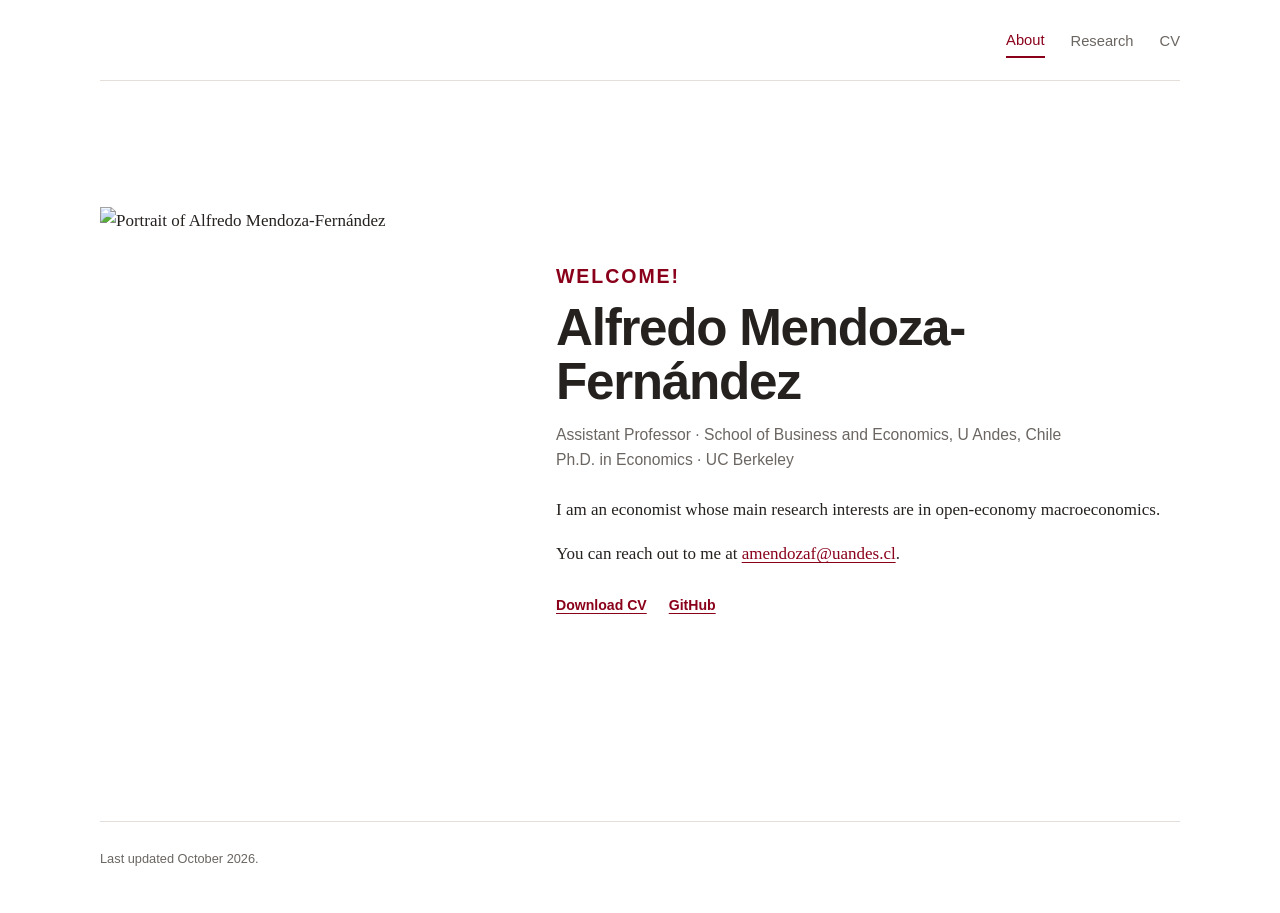
==== commit 430ec4a4: "Split site into About and Research pages Remove the duplicate header name and refine the intro typog" ====
--- a/index.html
+++ b/index.html
@@ -5,297 +5,23 @@
   <meta name="viewport" content="width=device-width, initial-scale=1">
   <meta name="description" content="Alfredo Mendoza-Fernández — Assistant Professor of Economics at Universidad de los Andes, Chile. Research in international macroeconomics and monetary policy.">
   <title>Alfredo Mendoza-Fernández</title>
-  <style>
-    :root {
-      --ink: #25211f;
-      --muted: #6b6662;
-      --rule: #e5dfdc;
-      --accent: #8a001a;
-      --accent-dark: #5f0012;
-      --paper: #ffffff;
-      --soft: #f8f5f4;
-    }
-
-    * { box-sizing: border-box; }
-
-    html { scroll-behavior: smooth; }
-
-    body {
-      margin: 0;
-      background: var(--paper);
-      color: var(--ink);
-      font-family: Georgia, "Times New Roman", serif;
-      font-size: 17px;
-      line-height: 1.68;
-      -webkit-font-smoothing: antialiased;
-    }
-
-    a {
-      color: var(--accent);
-      text-decoration-thickness: 1px;
-      text-underline-offset: 3px;
-    }
-
-    a:hover, a:focus { color: var(--accent-dark); }
-
-    .site-header {
-      width: min(1080px, calc(100% - 48px));
-      margin: 0 auto;
-      padding: 30px 0 26px;
-      display: flex;
-      align-items: baseline;
-      justify-content: space-between;
-      gap: 28px;
-      border-bottom: 1px solid var(--rule);
-      font-family: Arial, Helvetica, sans-serif;
-    }
-
-    .brand {
-      color: var(--ink);
-      font-size: 1.1rem;
-      font-weight: 650;
-      letter-spacing: -0.015em;
-      text-decoration: none;
-    }
-
-    .site-nav {
-      display: flex;
-      flex-wrap: wrap;
-      gap: 20px;
-      font-size: 0.88rem;
-    }
-
-    .site-nav a {
-      color: var(--muted);
-      text-decoration: none;
-    }
-
-    .site-nav a:hover,
-    .site-nav a:focus { color: var(--accent); }
-
-    main {
-      width: min(1080px, calc(100% - 48px));
-      margin: 0 auto;
-    }
-
-    .intro {
-      display: grid;
-      grid-template-columns: minmax(260px, 370px) minmax(0, 1fr);
-      gap: clamp(42px, 7vw, 86px);
-      align-items: center;
-      padding: 72px 0 86px;
-    }
-
-    .portrait {
-      display: block;
-      width: 100%;
-      aspect-ratio: 4 / 5;
-      object-fit: cover;
-      object-position: 50% 30%;
-    }
-
-    .kicker,
-    .section-label,
-    .abstract-label {
-      margin: 0;
-      color: var(--accent);
-      font-family: Arial, Helvetica, sans-serif;
-      font-size: 0.75rem;
-      font-weight: 700;
-      letter-spacing: 0.12em;
-      text-transform: uppercase;
-    }
-
-    h1, h2, h3, h4 {
-      font-family: Arial, Helvetica, sans-serif;
-      color: var(--ink);
-      letter-spacing: -0.025em;
-    }
-
-    h1 {
-      margin: 8px 0 12px;
-      font-size: clamp(2.35rem, 5vw, 4.25rem);
-      font-weight: 600;
-      line-height: 1.03;
-    }
-
-    .role {
-      margin: 0 0 24px;
-      color: var(--muted);
-      font-family: Arial, Helvetica, sans-serif;
-      font-size: 0.98rem;
-      line-height: 1.55;
-    }
-
-    .intro-copy { max-width: 620px; }
-
-    .intro-copy > p:not(.kicker):not(.role) { margin: 0 0 16px; }
-
-    .profile-links {
-      display: flex;
-      flex-wrap: wrap;
-      gap: 10px 22px;
-      margin-top: 25px;
-      font-family: Arial, Helvetica, sans-serif;
-      font-size: 0.88rem;
-      font-weight: 600;
-    }
-
-    .research {
-      padding: 78px 0 36px;
-      border-top: 1px solid var(--rule);
-    }
-
-    .section-heading {
-      display: grid;
-      grid-template-columns: minmax(170px, 0.38fr) minmax(0, 1fr);
-      gap: 42px;
-      margin-bottom: 46px;
-    }
-
-    .section-heading h2 {
-      margin: 7px 0 0;
-      font-size: clamp(2.1rem, 4vw, 3.2rem);
-      font-weight: 600;
-      line-height: 1.08;
-    }
-
-    .section-intro {
-      align-self: end;
-      max-width: 660px;
-      margin: 0;
-      color: var(--muted);
-    }
-
-    .research-group { margin: 0 0 72px; }
-
-    .research-group h3 {
-      margin: 0;
-      padding: 0 0 12px;
-      border-bottom: 2px solid var(--accent);
-      font-size: 1rem;
-      font-weight: 700;
-      letter-spacing: 0.06em;
-      text-transform: uppercase;
-    }
-
-    .paper {
-      display: grid;
-      grid-template-columns: 54px minmax(0, 1fr);
-      gap: 18px;
-      padding: 34px 0 38px;
-      border-bottom: 1px solid var(--rule);
-    }
-
-    .paper-number {
-      padding-top: 3px;
-      color: #aaa19c;
-      font-family: Arial, Helvetica, sans-serif;
-      font-size: 0.8rem;
-      letter-spacing: 0.08em;
-    }
-
-    .paper-title {
-      margin: 0 0 5px;
-      font-size: clamp(1.15rem, 2vw, 1.42rem);
-      font-weight: 600;
-      line-height: 1.32;
-    }
-
-    .paper-title a {
-      color: var(--accent);
-      text-decoration: none;
-    }
-
-    .paper-title a:hover,
-    .paper-title a:focus { text-decoration: underline; }
-
-    .paper-meta {
-      margin: 0 0 19px;
-      color: var(--muted);
-      font-size: 0.96rem;
-    }
-
-    .abstract-label { margin-bottom: 5px; }
-
-    .abstract {
-      max-width: 880px;
-      margin: 0 0 17px;
-    }
-
-    .paper-links {
-      display: flex;
-      flex-wrap: wrap;
-      gap: 10px 18px;
-      margin: 20px 0 0;
-      font-family: Arial, Helvetica, sans-serif;
-      font-size: 0.82rem;
-      font-weight: 700;
-      letter-spacing: 0.035em;
-      text-transform: uppercase;
-    }
-
-    .details {
-      max-width: 900px;
-      margin: 13px 0 0;
-      color: var(--muted);
-      font-size: 0.9rem;
-      line-height: 1.55;
-    }
-
-    footer {
-      margin-top: 12px;
-      padding: 26px 0 44px;
-      border-top: 1px solid var(--rule);
-      color: var(--muted);
-      font-family: Arial, Helvetica, sans-serif;
-      font-size: 0.8rem;
-    }
-
-    @media (max-width: 760px) {
-      .site-header,
-      main { width: min(100% - 32px, 620px); }
-
-      .site-header {
-        align-items: flex-start;
-        flex-direction: column;
-        gap: 12px;
-      }
-
-      .intro {
-        grid-template-columns: 1fr;
-        gap: 34px;
-        padding: 42px 0 58px;
-      }
-
-      .portrait { width: min(100%, 380px); }
-
-      .section-heading { grid-template-columns: 1fr; gap: 16px; }
-
-      .research { padding-top: 56px; }
-
-      .paper { grid-template-columns: 1fr; gap: 8px; }
-
-      .paper-number { padding-top: 0; }
-    }
-  </style>
+  <link rel="stylesheet" href="styles.css">
 </head>
 <body>
   <header class="site-header">
-    <a class="brand" href="#about">Alfredo Mendoza-Fernández</a>
     <nav class="site-nav" aria-label="Main navigation">
-      <a href="#about">About</a>
-      <a href="#research">Research</a>
+      <a class="active" href="index.html" aria-current="page">About</a>
+      <a href="research.html">Research</a>
       <a href="https://drive.google.com/file/d/1u0pi8GPpG8_oMItCPe8ijrGYifC8ohKN/view?usp=drive_link">CV</a>
     </nav>
   </header>
 
   <main>
-    <section class="intro" id="about" aria-labelledby="name">
+    <section class="intro" aria-labelledby="name">
       <img class="portrait" src="profile.png" alt="Portrait of Alfredo Mendoza-Fernández">
 
       <div class="intro-copy">
-        <p class="kicker">Welcome</p>
+        <p class="kicker">Welcome!</p>
         <h1 id="name">Alfredo Mendoza-Fernández</h1>
         <p class="role">Assistant Professor · School of Business and Economics, U Andes, Chile<br>Ph.D. in Economics · UC Berkeley</p>
 
@@ -309,75 +35,6 @@
       </div>
     </section>
 
-    <section class="research" id="research" aria-labelledby="research-title">
-      <div class="section-heading">
-        <div>
-          <p class="section-label">Selected work</p>
-          <h2 id="research-title">Research</h2>
-        </div>
-        <p class="section-intro">My research studies international monetary transmission and macroeconomic dynamics in emerging economies.</p>
-      </div>
-
-      <div class="research-group" aria-labelledby="working-papers">
-        <h3 id="working-papers">Working papers</h3>
-
-        <article class="paper">
-          <div class="paper-number" aria-hidden="true">01</div>
-          <div>
-            <h4 class="paper-title"><a href="https://drive.google.com/file/d/11hAbTC-KCe8YB0j25b3eJ0Ev-lhQNJ4g/view?usp=drive_link">Do Central Banks Follow the Fed?</a></h4>
-            <p class="paper-meta">with <a href="https://serrapelin.github.io/">Serra Pelin</a></p>
-            <p class="abstract-label">Abstract</p>
-            <p class="abstract">We study how central banks respond to U.S. monetary shocks. Using a newly constructed dataset on monetary policy meetings (the MPM-dataset), we show that emerging-market (EME) central banks systematically move in tandem with the Fed, whereas advanced-economy central banks do not. We attribute this heterogeneity to the asymmetric spillovers of U.S. monetary policy on firms’ marginal costs. A three-bloc open-economy New Keynesian model with dominant currency pricing and partial debt dollarization reproduces these empirical patterns, highlighting that EME responses stem from the immediate impact of Fed shocks on exchange rates and, in turn, on marginal costs.</p>
-            <nav class="paper-links" aria-label="Links for Do Central Banks Follow the Fed?">
-              <a href="https://drive.google.com/file/d/11hAbTC-KCe8YB0j25b3eJ0Ev-lhQNJ4g/view?usp=drive_link">Latest draft</a>
-              <a href="https://www.piie.com/blogs/realtime-economics/2026/amid-wartime-disruptions-most-emerging-market-central-banks-will">Coverage</a>
-            </nav>
-            <p class="details">Seminars and conferences: Universidad de los Andes, Chile; University of Notre Dame; IMF–BoE–BIS–ECB Conference on Global Spillovers 2026; Getulio Vargas Foundation; Universidad de los Andes, Colombia; Banco Central de la República; University of California, Berkeley.</p>
-          </div>
-        </article>
-
-        <article class="paper">
-          <div class="paper-number" aria-hidden="true">02</div>
-          <div>
-            <h4 class="paper-title"><a href="https://drive.google.com/file/d/11nLIejjictZjPxb9u2W0_oEwyP3xzWER/view?usp=drive_link">The Emerging Market Great Moderation</a></h4>
-            <p class="paper-meta">with <a href="https://timothy-meyer.net/">Timothy Meyer</a></p>
-            <p class="abstract-label">Abstract</p>
-            <p class="abstract">We document a Great Moderation in emerging markets, a dramatic fall in aggregate macroeconomic volatility by about 40%, without changes in other distinctive characteristics of emerging-market business cycles. Using a novel methodology, we link the moderation to canonical emerging-market business-cycle theories. Consistent with those theories, the contribution of fluctuations in the growth trend is substantial and has not diminished. The moderation resulted in important welfare gains in emerging economies and stems from a reduction in country-specific volatility, which can be linked to shifts in monetary policy.</p>
-            <nav class="paper-links" aria-label="Links for The Emerging Market Great Moderation">
-              <a href="https://drive.google.com/file/d/11nLIejjictZjPxb9u2W0_oEwyP3xzWER/view?usp=drive_link">Latest draft</a>
-            </nav>
-            <p class="details">Seminars and conferences: EconCR 2023; Southern California Graduate Conference in Applied Economics 2024; CEPR Conference on Emerging Markets Macroeconomic Policies 2025; University of California, Berkeley.</p>
-          </div>
-        </article>
-      </div>
-
-      <div class="research-group" aria-labelledby="publications">
-        <h3 id="publications">Publications</h3>
-
-        <article class="paper">
-          <div class="paper-number" aria-hidden="true">01</div>
-          <div>
-            <h4 class="paper-title"><a href="https://repositorioinvestigaciones.bccr.fi.cr/items/cad6059c-e0f3-4c84-8469-cc3dcd5dae84">Microdata Evidence of Incomplete Monetary Policy Transmission in a Non-Competitive Banking Sector: The Case of Costa Rica</a></h4>
-            <p class="paper-meta">with José Pablo Barquero and Kerry Loaiza · Banco Central de Costa Rica Working Paper 04-2021, April 2021</p>
-            <nav class="paper-links" aria-label="Links for Microdata Evidence of Incomplete Monetary Policy Transmission">
-              <a href="https://repositorioinvestigaciones.bccr.fi.cr/items/cad6059c-e0f3-4c84-8469-cc3dcd5dae84">Published version</a>
-            </nav>
-          </div>
-        </article>
-
-        <article class="paper">
-          <div class="paper-number" aria-hidden="true">02</div>
-          <div>
-            <h4 class="paper-title"><a href="https://www.scielo.sa.cr/scielo.php?pid=S1409-24332018000200185&amp;script=sci_abstract">Demographic Modeling Via 3-Dimensional Markov Chains</a></h4>
-            <p class="paper-meta">with Juan José Víquez-Rodríguez, Alexander Campos-Méndez, Jorge Loría-Solorzano, and Jorge Víquez-Bolaños · Revista de Matemática, Teoría y Aplicaciones, July 2018</p>
-            <nav class="paper-links" aria-label="Links for Demographic Modeling Via 3-Dimensional Markov Chains">
-              <a href="https://www.scielo.sa.cr/scielo.php?pid=S1409-24332018000200185&amp;script=sci_abstract">Published version</a>
-            </nav>
-          </div>
-        </article>
-      </div>
-    </section>
-
     <footer>Last updated October 2026.</footer>
   </main>
 </body>
--- a/styles.css
+++ b/styles.css
@@ -0,0 +1,283 @@
+:root {
+  --ink: #25211f;
+  --muted: #6b6662;
+  --rule: #e5dfdc;
+  --accent: #8a001a;
+  --accent-dark: #5f0012;
+  --paper: #ffffff;
+}
+
+* { box-sizing: border-box; }
+
+html { scroll-behavior: smooth; }
+
+body {
+  margin: 0;
+  background: var(--paper);
+  color: var(--ink);
+  font-family: Georgia, "Times New Roman", serif;
+  font-size: 17px;
+  line-height: 1.68;
+  -webkit-font-smoothing: antialiased;
+}
+
+a {
+  color: var(--accent);
+  text-decoration-thickness: 1px;
+  text-underline-offset: 3px;
+}
+
+a:hover,
+a:focus { color: var(--accent-dark); }
+
+.site-header {
+  width: min(1080px, calc(100% - 48px));
+  margin: 0 auto;
+  padding: 28px 0 22px;
+  display: flex;
+  justify-content: flex-end;
+  border-bottom: 1px solid var(--rule);
+  font-family: Arial, Helvetica, sans-serif;
+}
+
+.site-nav {
+  display: flex;
+  flex-wrap: wrap;
+  align-items: center;
+  gap: 26px;
+  font-size: 0.92rem;
+}
+
+.site-nav a {
+  padding-bottom: 3px;
+  color: var(--muted);
+  text-decoration: none;
+}
+
+.site-nav a:hover,
+.site-nav a:focus,
+.site-nav a.active {
+  color: var(--accent);
+}
+
+.site-nav a.active {
+  border-bottom: 2px solid var(--accent);
+}
+
+main {
+  width: min(1080px, calc(100% - 48px));
+  margin: 0 auto;
+}
+
+.intro {
+  display: grid;
+  grid-template-columns: minmax(260px, 370px) minmax(0, 1fr);
+  gap: clamp(42px, 7vw, 86px);
+  align-items: center;
+  min-height: calc(100vh - 172px);
+  padding: 64px 0 76px;
+}
+
+.portrait {
+  display: block;
+  width: 100%;
+  aspect-ratio: 4 / 5;
+  object-fit: cover;
+  object-position: 50% 30%;
+}
+
+.kicker,
+.section-label,
+.abstract-label {
+  margin: 0;
+  color: var(--accent);
+  font-family: Arial, Helvetica, sans-serif;
+  font-weight: 700;
+  letter-spacing: 0.1em;
+  text-transform: uppercase;
+}
+
+.kicker {
+  font-size: clamp(1rem, 1.6vw, 1.22rem);
+}
+
+.section-label,
+.abstract-label {
+  font-size: 0.75rem;
+  letter-spacing: 0.12em;
+}
+
+h1, h2, h3, h4 {
+  font-family: Arial, Helvetica, sans-serif;
+  color: var(--ink);
+  letter-spacing: -0.025em;
+}
+
+h1 {
+  max-width: 650px;
+  margin: 8px 0 14px;
+  font-size: clamp(2.15rem, 4vw, 3.25rem);
+  font-weight: 600;
+  line-height: 1.06;
+}
+
+.role {
+  margin: 0 0 24px;
+  color: var(--muted);
+  font-family: Arial, Helvetica, sans-serif;
+  font-size: 0.98rem;
+  line-height: 1.55;
+}
+
+.intro-copy { max-width: 620px; }
+
+.intro-copy > p:not(.kicker):not(.role) { margin: 0 0 16px; }
+
+.profile-links {
+  display: flex;
+  flex-wrap: wrap;
+  gap: 10px 22px;
+  margin-top: 25px;
+  font-family: Arial, Helvetica, sans-serif;
+  font-size: 0.88rem;
+  font-weight: 600;
+}
+
+.research {
+  padding: 66px 0 28px;
+}
+
+.section-heading {
+  display: grid;
+  grid-template-columns: minmax(170px, 0.38fr) minmax(0, 1fr);
+  gap: 42px;
+  margin-bottom: 46px;
+}
+
+.section-heading h1 {
+  margin: 7px 0 0;
+  font-size: clamp(2.1rem, 4vw, 3.2rem);
+  line-height: 1.08;
+}
+
+.section-intro {
+  align-self: end;
+  max-width: 660px;
+  margin: 0;
+  color: var(--muted);
+}
+
+.research-group { margin: 0 0 72px; }
+
+.research-group h2 {
+  margin: 0;
+  padding: 0 0 12px;
+  border-bottom: 2px solid var(--accent);
+  font-size: 1rem;
+  font-weight: 700;
+  letter-spacing: 0.06em;
+  text-transform: uppercase;
+}
+
+.paper {
+  display: grid;
+  grid-template-columns: 54px minmax(0, 1fr);
+  gap: 18px;
+  padding: 34px 0 38px;
+  border-bottom: 1px solid var(--rule);
+}
+
+.paper-number {
+  padding-top: 3px;
+  color: #aaa19c;
+  font-family: Arial, Helvetica, sans-serif;
+  font-size: 0.8rem;
+  letter-spacing: 0.08em;
+}
+
+.paper-title {
+  margin: 0 0 5px;
+  font-size: clamp(1.15rem, 2vw, 1.42rem);
+  font-weight: 600;
+  line-height: 1.32;
+}
+
+.paper-title a {
+  color: var(--accent);
+  text-decoration: none;
+}
+
+.paper-title a:hover,
+.paper-title a:focus { text-decoration: underline; }
+
+.paper-meta {
+  margin: 0 0 19px;
+  color: var(--muted);
+  font-size: 0.96rem;
+}
+
+.abstract-label { margin-bottom: 5px; }
+
+.abstract {
+  max-width: 880px;
+  margin: 0 0 17px;
+}
+
+.paper-links {
+  display: flex;
+  flex-wrap: wrap;
+  gap: 10px 18px;
+  margin: 20px 0 0;
+  font-family: Arial, Helvetica, sans-serif;
+  font-size: 0.82rem;
+  font-weight: 700;
+  letter-spacing: 0.035em;
+  text-transform: uppercase;
+}
+
+.details {
+  max-width: 900px;
+  margin: 13px 0 0;
+  color: var(--muted);
+  font-size: 0.9rem;
+  line-height: 1.55;
+}
+
+footer {
+  margin-top: 12px;
+  padding: 26px 0 44px;
+  border-top: 1px solid var(--rule);
+  color: var(--muted);
+  font-family: Arial, Helvetica, sans-serif;
+  font-size: 0.8rem;
+}
+
+@media (max-width: 760px) {
+  .site-header,
+  main { width: min(100% - 32px, 620px); }
+
+  .site-header { justify-content: flex-start; }
+
+  .intro {
+    grid-template-columns: 1fr;
+    gap: 34px;
+    min-height: 0;
+    padding: 42px 0 58px;
+  }
+
+  .portrait { width: min(100%, 380px); }
+
+  .section-heading {
+    grid-template-columns: 1fr;
+    gap: 16px;
+  }
+
+  .research { padding-top: 46px; }
+
+  .paper {
+    grid-template-columns: 1fr;
+    gap: 8px;
+  }
+
+  .paper-number { padding-top: 0; }
+}
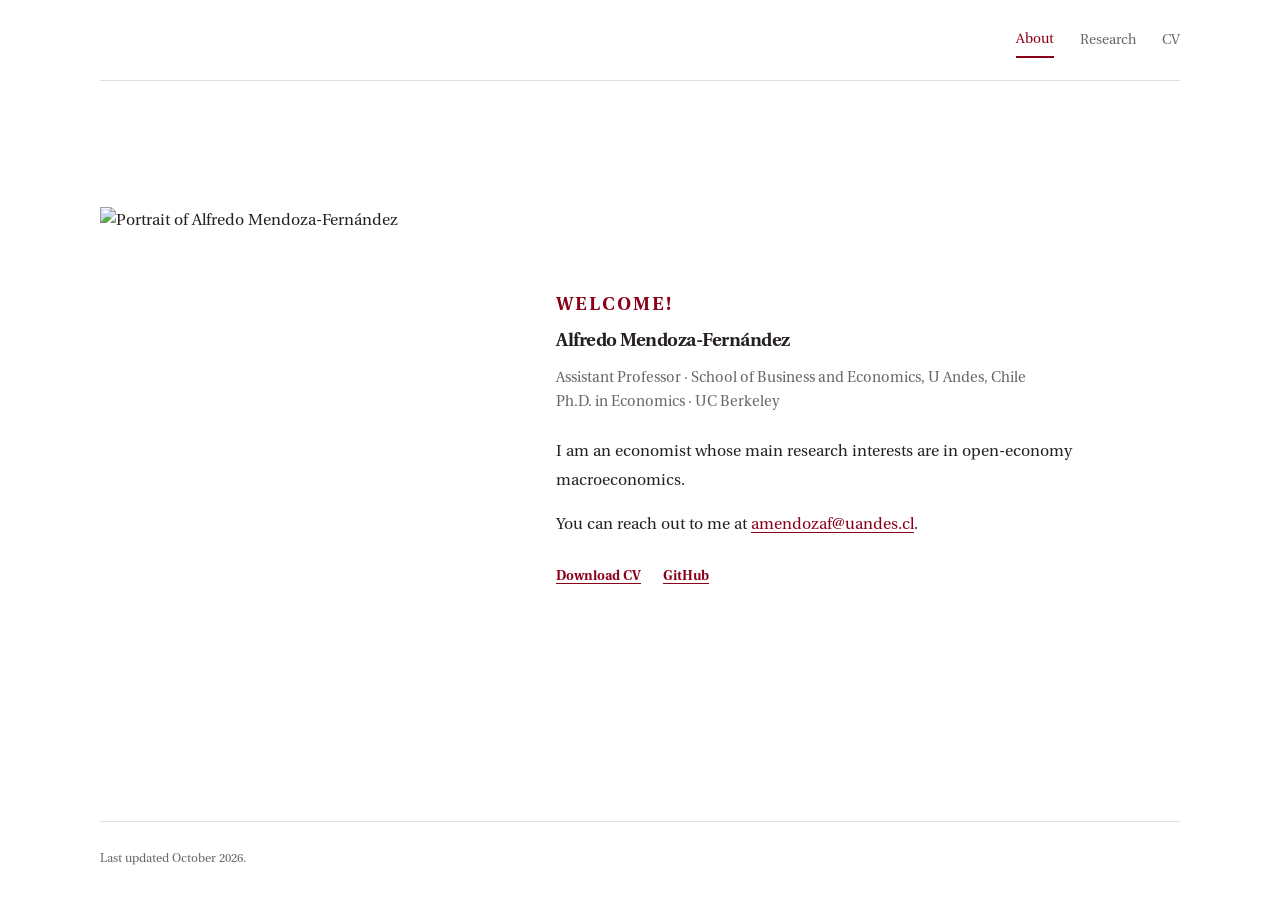
==== commit a7deca51: "Fix stale stylesheet cache Version the shared stylesheet URL so updated page structure never loads w" ====
--- a/index.html
+++ b/index.html
@@ -5,7 +5,7 @@
   <meta name="viewport" content="width=device-width, initial-scale=1">
   <meta name="description" content="Alfredo Mendoza-Fernández — Assistant Professor of Economics at Universidad de los Andes, Chile. Research in international macroeconomics and monetary policy.">
   <title>Alfredo Mendoza-Fernández</title>
-  <link rel="stylesheet" href="styles.css">
+  <link rel="stylesheet" href="styles.css?v=20261023-2">
 </head>
 <body>
   <header class="site-header">
--- a/styles.css
+++ b/styles.css
@@ -1,3 +1,35 @@
+@font-face {
+  font-family: "Erewhon";
+  src: url("fonts/Erewhon-Regular.otf") format("opentype");
+  font-style: normal;
+  font-weight: 400;
+  font-display: swap;
+}
+
+@font-face {
+  font-family: "Erewhon";
+  src: url("fonts/Erewhon-Italic.otf") format("opentype");
+  font-style: italic;
+  font-weight: 400;
+  font-display: swap;
+}
+
+@font-face {
+  font-family: "Erewhon";
+  src: url("fonts/Erewhon-Bold.otf") format("opentype");
+  font-style: normal;
+  font-weight: 700;
+  font-display: swap;
+}
+
+@font-face {
+  font-family: "Erewhon";
+  src: url("fonts/Erewhon-BoldItalic.otf") format("opentype");
+  font-style: italic;
+  font-weight: 700;
+  font-display: swap;
+}
+
 :root {
   --ink: #25211f;
   --muted: #6b6662;
@@ -15,7 +47,7 @@
   margin: 0;
   background: var(--paper);
   color: var(--ink);
-  font-family: Georgia, "Times New Roman", serif;
+  font-family: "Erewhon", Georgia, "Times New Roman", serif;
   font-size: 17px;
   line-height: 1.68;
   -webkit-font-smoothing: antialiased;
@@ -37,7 +69,7 @@
   display: flex;
   justify-content: flex-end;
   border-bottom: 1px solid var(--rule);
-  font-family: Arial, Helvetica, sans-serif;
+  font-family: "Erewhon", Georgia, "Times New Roman", serif;
 }
 
 .site-nav {
@@ -87,28 +119,27 @@
 }
 
 .kicker,
-.section-label,
-.abstract-label {
+.section-label {
   margin: 0;
   color: var(--accent);
-  font-family: Arial, Helvetica, sans-serif;
+  font-family: "Erewhon", Georgia, "Times New Roman", serif;
   font-weight: 700;
   letter-spacing: 0.1em;
   text-transform: uppercase;
 }
 
-.kicker {
+.kicker,
+.intro h1 {
   font-size: clamp(1rem, 1.6vw, 1.22rem);
 }
 
-.section-label,
-.abstract-label {
+.section-label {
   font-size: 0.75rem;
   letter-spacing: 0.12em;
 }
 
 h1, h2, h3, h4 {
-  font-family: Arial, Helvetica, sans-serif;
+  font-family: "Erewhon", Georgia, "Times New Roman", serif;
   color: var(--ink);
   letter-spacing: -0.025em;
 }
@@ -116,15 +147,14 @@
 h1 {
   max-width: 650px;
   margin: 8px 0 14px;
-  font-size: clamp(2.15rem, 4vw, 3.25rem);
-  font-weight: 600;
-  line-height: 1.06;
+  font-weight: 700;
+  line-height: 1.14;
 }
 
 .role {
   margin: 0 0 24px;
   color: var(--muted);
-  font-family: Arial, Helvetica, sans-serif;
+  font-family: "Erewhon", Georgia, "Times New Roman", serif;
   font-size: 0.98rem;
   line-height: 1.55;
 }
@@ -138,7 +168,7 @@
   flex-wrap: wrap;
   gap: 10px 22px;
   margin-top: 25px;
-  font-family: Arial, Helvetica, sans-serif;
+  font-family: "Erewhon", Georgia, "Times New Roman", serif;
   font-size: 0.88rem;
   font-weight: 600;
 }
@@ -180,25 +210,14 @@
 }
 
 .paper {
-  display: grid;
-  grid-template-columns: 54px minmax(0, 1fr);
-  gap: 18px;
   padding: 34px 0 38px;
   border-bottom: 1px solid var(--rule);
 }
 
-.paper-number {
-  padding-top: 3px;
-  color: #aaa19c;
-  font-family: Arial, Helvetica, sans-serif;
-  font-size: 0.8rem;
-  letter-spacing: 0.08em;
-}
-
 .paper-title {
-  margin: 0 0 5px;
+  margin: 0 0 17px;
   font-size: clamp(1.15rem, 2vw, 1.42rem);
-  font-weight: 600;
+  font-weight: 700;
   line-height: 1.32;
 }
 
@@ -210,16 +229,25 @@
 .paper-title a:hover,
 .paper-title a:focus { text-decoration: underline; }
 
+.paper-coauthor {
+  color: var(--muted);
+  font-size: 0.78em;
+  font-weight: 400;
+}
+
+.paper-coauthor a {
+  color: var(--accent);
+  text-decoration: underline;
+}
+
 .paper-meta {
-  margin: 0 0 19px;
+  margin: 0 0 17px;
   color: var(--muted);
   font-size: 0.96rem;
 }
 
-.abstract-label { margin-bottom: 5px; }
-
 .abstract {
-  max-width: 880px;
+  max-width: none;
   margin: 0 0 17px;
 }
 
@@ -228,7 +256,7 @@
   flex-wrap: wrap;
   gap: 10px 18px;
   margin: 20px 0 0;
-  font-family: Arial, Helvetica, sans-serif;
+  font-family: "Erewhon", Georgia, "Times New Roman", serif;
   font-size: 0.82rem;
   font-weight: 700;
   letter-spacing: 0.035em;
@@ -248,7 +276,7 @@
   padding: 26px 0 44px;
   border-top: 1px solid var(--rule);
   color: var(--muted);
-  font-family: Arial, Helvetica, sans-serif;
+  font-family: "Erewhon", Georgia, "Times New Roman", serif;
   font-size: 0.8rem;
 }
 
@@ -274,10 +302,4 @@
 
   .research { padding-top: 46px; }
 
-  .paper {
-    grid-template-columns: 1fr;
-    gap: 8px;
-  }
-
-  .paper-number { padding-top: 0; }
-}
+}
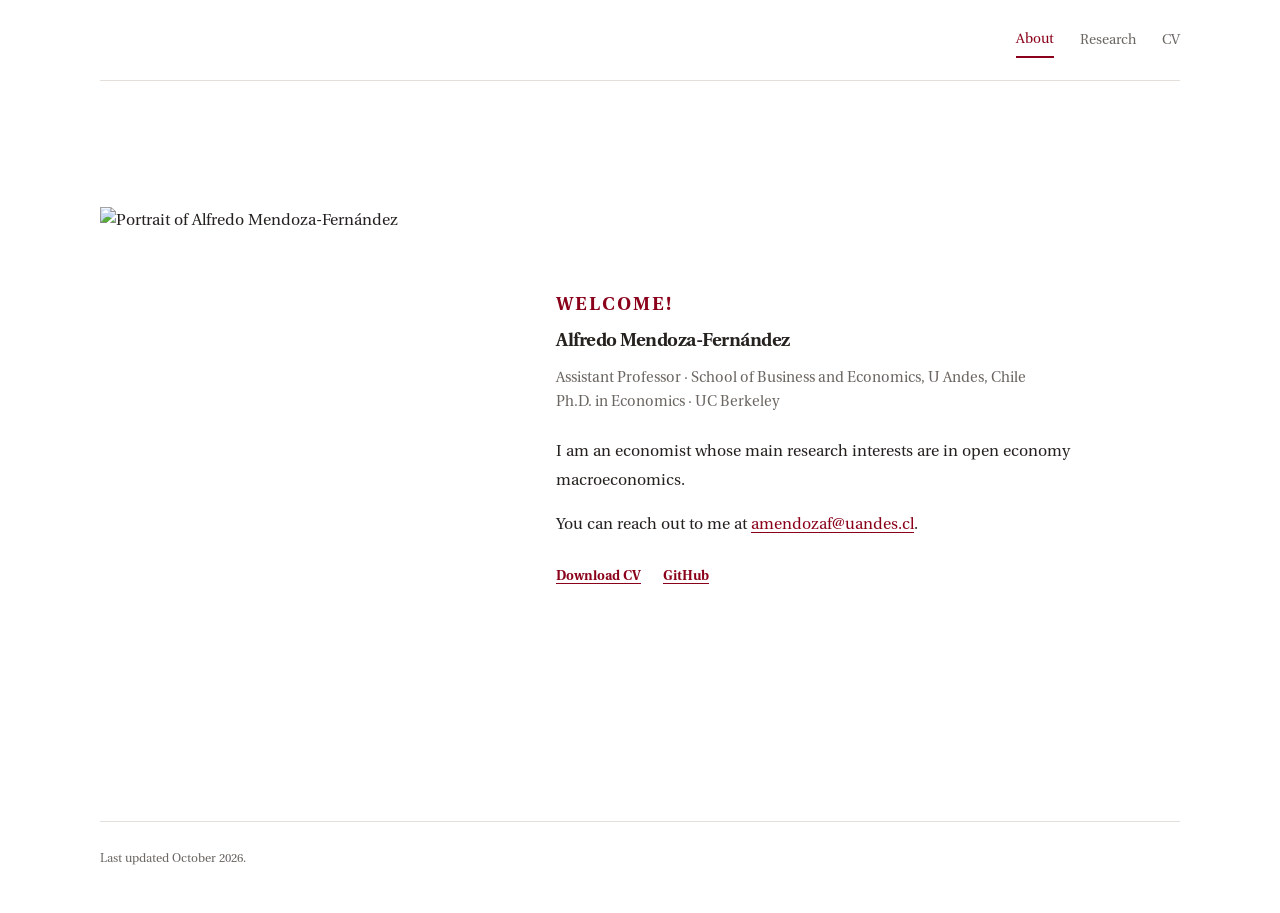
==== commit 486491be: "Correct open economy terminology" ====
--- a/index.html
+++ b/index.html
@@ -25,7 +25,7 @@
         <h1 id="name">Alfredo Mendoza-Fernández</h1>
         <p class="role">Assistant Professor · School of Business and Economics, U Andes, Chile<br>Ph.D. in Economics · UC Berkeley</p>
 
-        <p>I am an economist whose main research interests are in open-economy macroeconomics.</p>
+        <p>I am an economist whose main research interests are in open economy macroeconomics.</p>
         <p>You can reach out to me at <a href="mailto:amendozaf@uandes.cl">amendozaf@uandes.cl</a>.</p>
 
         <nav class="profile-links" aria-label="Professional links">
--- a/styles.css
+++ b/styles.css
@@ -186,6 +186,7 @@
 
 .section-heading h1 {
   margin: 7px 0 0;
+  color: var(--accent);
   font-size: clamp(2.1rem, 4vw, 3.2rem);
   line-height: 1.08;
 }
@@ -264,7 +265,7 @@
 }
 
 .details {
-  max-width: 900px;
+  max-width: none;
   margin: 13px 0 0;
   color: var(--muted);
   font-size: 0.9rem;
